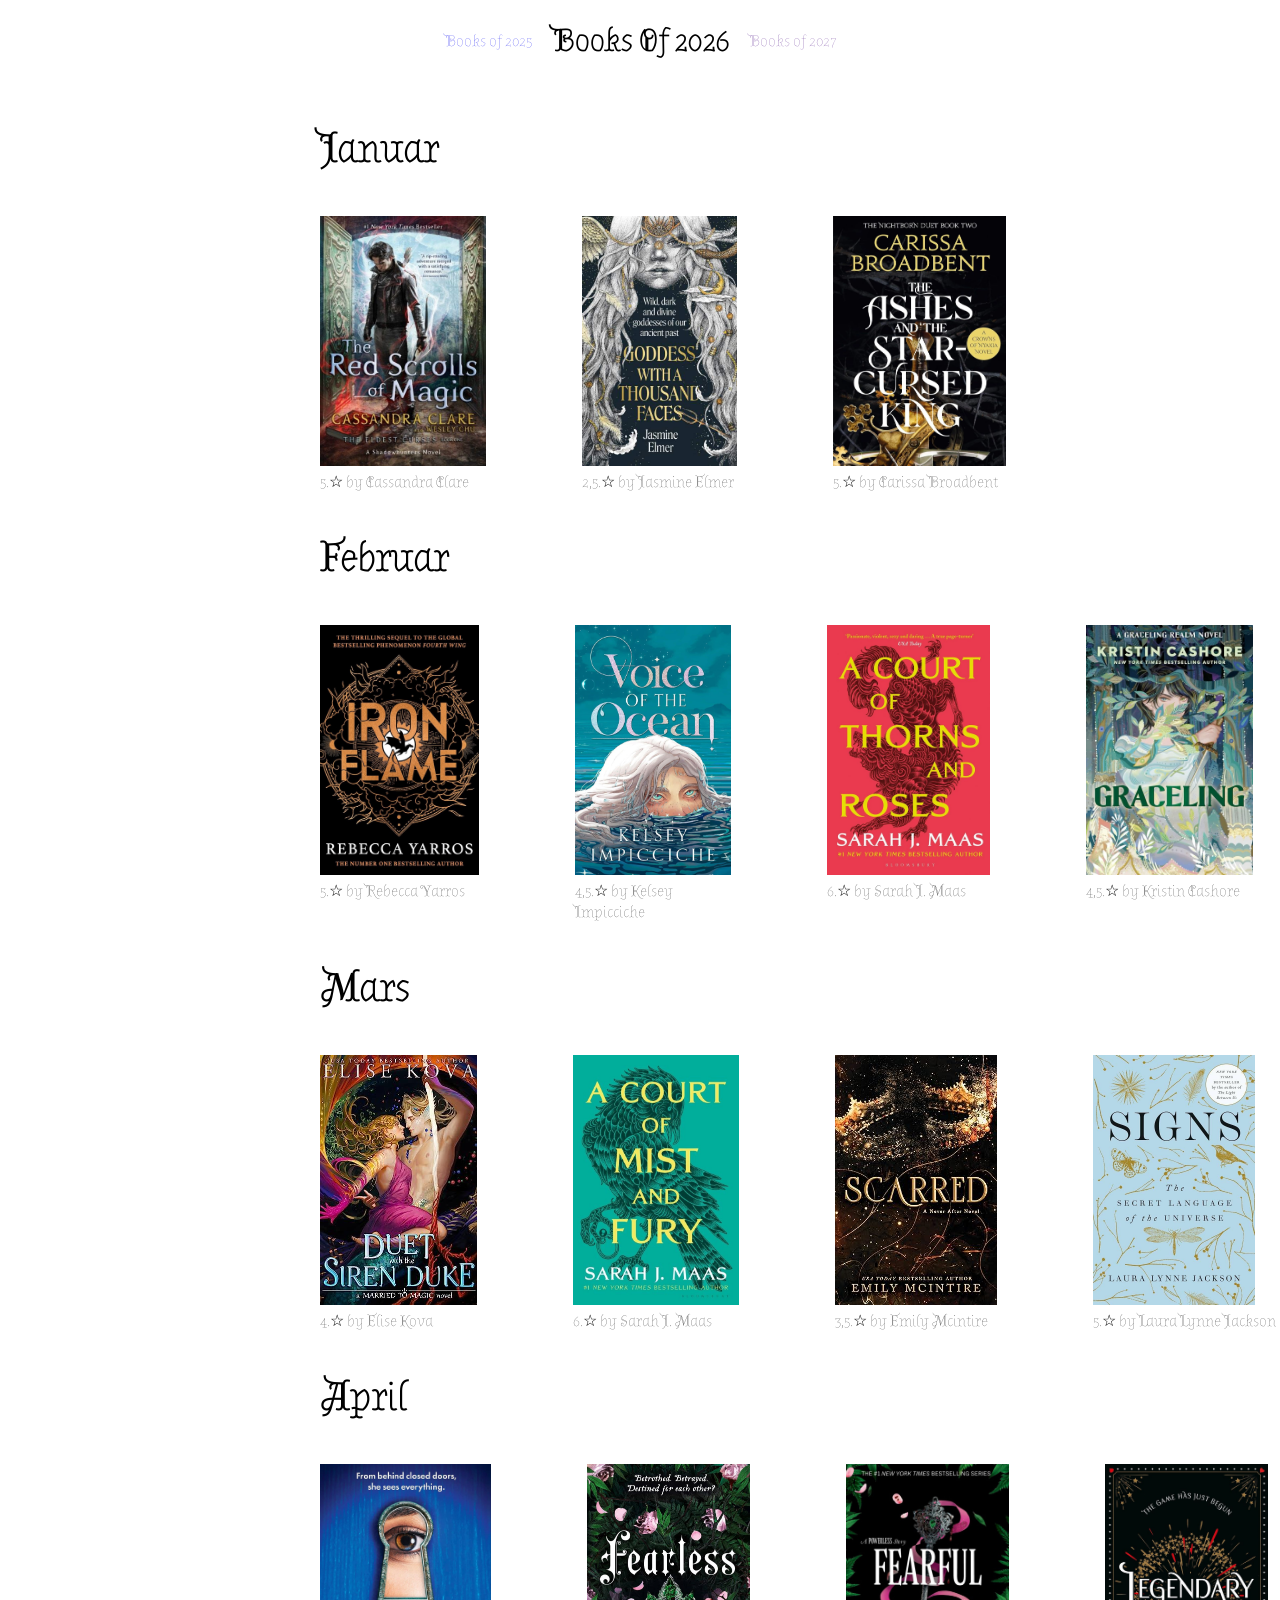
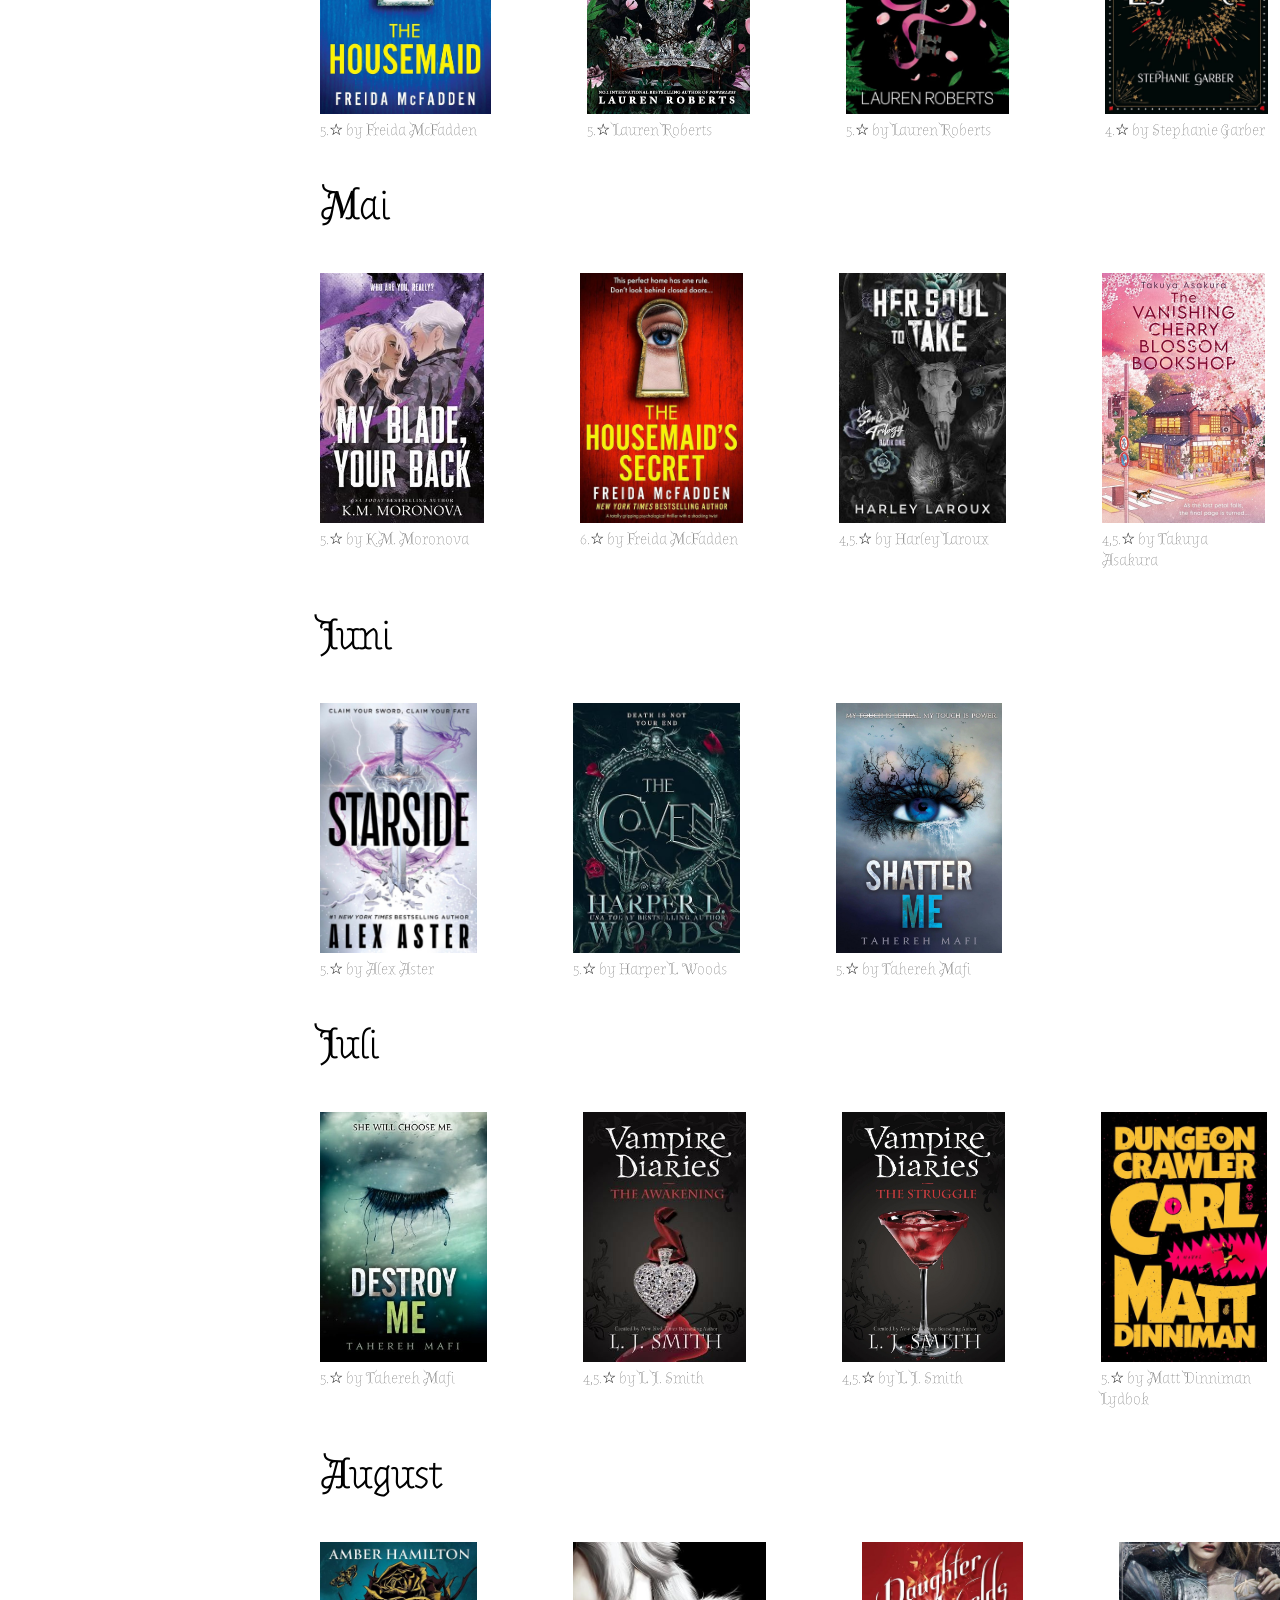
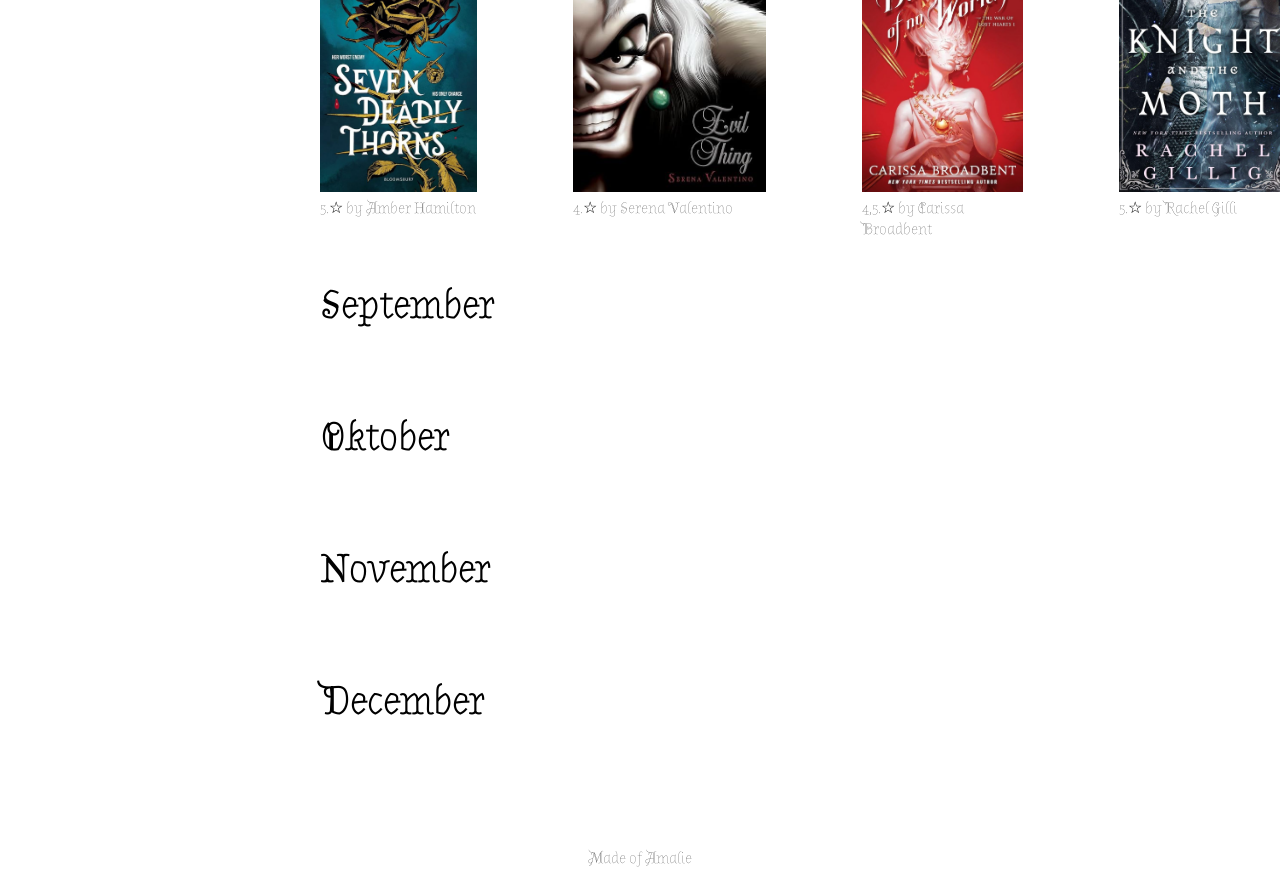
==== 2026/index2026.htm @ fc76f599 "test" ====
<!DOCTYPE html>
<html lang="en">
<head>
    <meta charset="UTF-8">
    <meta name="viewport" content="width=device-width, initial-scale=1.0">
    <title>Books of 2026</title>
    <link rel="stylesheet" href="/2026/style.css">
    <script src="/2026/script.js" defer></script>
    <link rel="preconnect" href="https://fonts.googleapis.com">
    <link rel="preconnect" href="https://fonts.gstatic.com" crossorigin>
    <link href="https://fonts.googleapis.com/css2?family=Almendra+Display&display=swap" rel="stylesheet">
</head>
<body>
    <header>
        <p><a href="/index.html">Books of 2025 </a></p>
        <h1>Books Of 2026</h1>
        <p><a href="">Books of 2027 </a></p>
    </header>
    <main>
        <div class="marginDiv">
        <h3 class="month">Januar</h3>
        <div class="divFlex">
            <div class="flexColumn">
                <img class="img imgHover1" src="/img/TheRedScrollsOfMagic.jpg" alt="">
                <p>5.☆ by Cassandra Clare</p>
            </div>
            <div class="flexColumn">
                <img class="img imgHover2" src="/img/GoddessWithAThousandFaces.jpg" alt="">
                <p>2,5.☆ by Jasmine Elmer</p>
            </div>     
            <div class="flexColumn">
                <img class="img imgHover3" src="/img/TheAshesAndTheStar-CursedKing.jpg" alt="">
                <p>5.☆ by Carissa Broadbent</p>
            </div>     
        </div>
        <h3 class="month">Februar</h3>
        <div class="divFlex">
            <div class="flexColumn">
                <img class="img imgHover4" src="/img/ironflame.jpg" alt="">
                <p>5.☆ by Rebecca Yarros</p>
            </div>
            <div class="flexColumn">
                <img class="img imgHover5" src="/img/voiceOfTheOchean.jpg" alt="">
                <p>4,5.☆ by Kelsey Impicciche</p>
            </div>
            <div class="flexColumn">
                <img class="img imgHover6" src="/img/aCourtOfThornsAndRoses.jpg" alt="">
                <p>6.☆ by Sarah J. Maas</p>
            </div>
            <div class="flexColumn">
                <img class="img imgHover7" src="/img/graceling.jpg" alt="">
                <p>4,5.☆ by Kristin Cashore</p>
            </div>
            <div class="flexColumn">
                <img class="img imgHover8" src="/img/yourKnifeMyHeart.jpg" alt="">
                <p>6.☆ by K.M. Moronova</p>
            </div>
        </div>
        <h3 class="month">Mars</h3>
        <div class="divFlex">
            <div class="flexColumn">
                <img class="img imgHover9" src="/img/aDuetwiththeSirenDuke.jpg" alt="">
                <p>4.☆ by Elise Kova</p>
            </div>
            <div class="flexColumn">
                <img class="img imgHover10" src="/img/acomaf.jpg" alt="">
                <p>6.☆ by Sarah J. Maas</p>
            </div>
            <div class="flexColumn">
                <img class="img imgHover11" src="/img/scarred.jpg" alt="">
                <p>3,5.☆ by Emily Mcintire</p>
            </div>   
            <div class="flexColumn">
                <img class="img imgHover12" src="/img/signs.jpg" alt="">
                <p>5.☆ by Laura Lynne Jackson</p>
            </div>   
        </div>
        <h3 class="month">April</h3>
        <div class="divFlex">
            <div class="flexColumn">
                <img class="img imgHover13" src="/img/theHousemaid.jpg" alt="">
                <p>5.☆ by Freida McFadden</p>
            </div> 
            <div class="flexColumn">
                <img class="img imgHover14" src="/img/fearless.jpg" alt="">
                <p>5.☆ Lauren Roberts</p>
            </div> 
            <div class="flexColumn">
                <img class="img imgHover15" src="/img/fearful.jpg" alt="">
                <p>5.☆ by Lauren Roberts</p>
            </div> 
            <div class="flexColumn">
                <img class="img imgHover16" src="/img/legendary.jpg" alt="">
                <p>4.☆ by Stephanie Garber</p>
            </div> 
        </div>
        <h3 class="month">Mai</h3>
        <div class="divFlex">
            <div class="flexColumn">
                <img class="img imgHover17" src="/img/myBladeYourBack.jpg" alt="">
                <p>5.☆ by K.M. Moronova</p>
            </div>
            <div class="flexColumn">
                <img class="img imgHover18" src="/img/theHousemaid'sSecrete.jpg" alt="">
                <p>6.☆ by Freida McFadden</p>
            </div>
            <div class="flexColumn">
                <img class="img imgHover19" src="/img/herSoulToTake.jpg" alt="">
                <p>4,5.☆ by Harley Laroux</p>
            </div> 
            <div class="flexColumn">
                <img class="img imgHover20" src="/img/theVanishingCherryBlossomBookshop.jpg" alt="">
                <p>4,5.☆ by Takuya Asakura</p>
            </div> 
            <div class="flexColumn">
                <img class="img imgHover21" src="/img/assistantToTheVillain.jpg" alt="">
                <p>5.☆ by Hannah Nicole Maehrer</p>
            </div> 
        </div>
        <h3 class="month">Juni</h3>
        <div class="divFlex">
            <div class="flexColumn">
                <img class="img imgHover22" src="/img/starside.jpg" alt="">
                <p>5.☆ by Alex Aster</p>
            </div> 
            <div class="flexColumn">
                <img class="img imgHover23" src="/img/theCoven.jpg" alt="">
                <p>5.☆ by Harper L. Woods</p>
            </div> 
            <div class="flexColumn">
                <img class="img imgHover24" src="/img/shatterMe.jpg" alt="">
                <p>5.☆ by Tahereh Mafi</p>
            </div> 
        </div>
        
        <h3 class="month">Juli</h3>
        <div class="divFlex">
            <div class="flexColumn">
                <img class="img imgHover25" src="/img/destroyMe.jpg" alt="">
                <p>5.☆ by Tahereh Mafi</p>
            </div>
            <div class="flexColumn">
                <img class="img imgHover26" src="/img/theAwakening.jpg" alt="">
                <p>4,5.☆ by L. J. Smith</p>
            </div>   
            <div class="flexColumn">
                <img class="img imgHover27" src="/img/theStruggle.jpg" alt="">
                <p>4,5.☆ by L. J. Smith</p>
            </div>   
            <div class="flexColumn">
                <img class="img imgHover28" src="/img/dungeonCrawlerCarl.jpg" alt="">
                <p>5.☆ by Matt Dinniman Lydbok</p>
            </div>   
        </div>
        <h3 class="month">August</h3>
        <div class="divFlex">
            <div class="flexColumn">
                <img class="img imgHover29" src="/img/sevenDeadlyThorns.jpg" alt="">
                <p>5.☆ by Amber Hamilton</p>
            </div>
            <div class="flexColumn">
                <img class="img imgHover30" src="/img/evilThing.jpg" alt="">
                <p>4.☆ by Serena Valentino</p>
            </div>
            <div class="flexColumn">
                <img class="img imgHover31" src="/img/daughterOfNoWorlds.jpg" alt="">
                <p>4,5.☆ by Carissa Broadbent</p>
            </div>
            <div class="flexColumn">
                <img class="img imgHover32" src="/img/knightAndOfMoth.jpg" alt="">
                <p>5.☆ by Rachel Gilli</p>
            </div>
        </div>
        <h3 class="month">September</h3>
        <div class="divFlex">
            <div class="flexColumn">
                
            </div>
            <div class="flexColumn">
                
            </div>         
        </div>
        <h3 class="month">Oktober</h3>
        <div class="divFlex">
            <div class="flexColumn">
                
            </div>
            <div class="flexColumn">
               
            </div>
        </div>
        <h3 class="month">November</h3>
        <div class="divFlex">
            <div class="flexColumn">
               
            </div>
            <div class="flexColumn">
               
            </div>
            <div class="flexColumn">
               
            </div>
            <div class="flexColumn">
               
            </div>
        </div>
        <h3 class="month">December</h3>
        <div class="divFlex">
            <div class="flexColumn">
               
            </div>
            <div class="flexColumn">
               
            </div>
            <div class="flexColumn">
            
            </div>
        </div>
    </div>
    </main>
    <footer style="margin-top: 5rem;">
        <p>Made of Amalie</p>
    </footer>
</body>
</html>
---- 2026/style.css ----
body {
    margin: 0;
    font-family: "Almendra Display", serif;
    font-weight: 500;
    font-style: normal
}

/* Heder */

h1 {
    text-align: center;
}

header {
    display: flex;
    flex-direction: row;
    align-items: center;
    justify-content: center;
    gap: 20px;
}

header p > a {
    text-decoration: none;
}

header p > a:hover {
    text-decoration: underline;
    font-weight: bold;
    color: #012235;
}

/* Main */

.month {
    font-size: 40px;
}

.marginDiv {
    margin-left: 20rem;
}

.divFlex {
    display: flex;
    flex-direction: row;
    justify-content: left;
    gap: 6rem;
}

.divGrid {
    display: grid;
    grid-template-columns: auto auto auto auto auto;
}

.divStar {
    display: flex;
    flex-direction: row;
    justify-content: left;
    gap: 6rem;
}

.img {
    height: 250px;
    cursor: pointer;
}

p {
    margin: 0;
}

.hoverActive
{
    background-image: linear-gradient(#7a3d34, #333833, #20272c, #807a76, #2f251e);
    color: white;
}
.hoverActive1
{
    background-image: linear-gradient(#cac6b0, #a2905f, #989892, #323a3e, #253036);
    color: white;
}
.hoverActive2
{
    background-image: linear-gradient(#06070c, #dad9d7, #937846, #7b5420, #232224);
    color: white;
}
.hoverActive3
{
    background-image: linear-gradient(#72553f, #554234, #b09178, #926645, #010207);
    color: white;
}
.hoverActive4
{
    background-image: linear-gradient(#9fa2a6, #11506b, #037c8d, #e0cec5, #063049);
    color: white;
}
.hoverActive5
{
    background-image: linear-gradient(#cb3a39, #5a1913, #8f2b2c, #e33c4e, #881b22);
    color: white;
}
.hoverActive6
{
    background-image: linear-gradient(#d4d6b2, #38696f, #4e594d, #576c72, #9cbbba);
    color: white;
}
.hoverActive7
{
    background-image: linear-gradient(#4e6f8d, #090808, #c1a7a8, #90716b, #333032);
    color: white;
}
.hoverActive8
{
    background-image: linear-gradient(#543d23, #e7d9ce, #4e1509, #19322d, #121210);
    color: white;
}
.hoverActive9
{
    background-image: linear-gradient(#439467, #0e796c, #064e45, #0d7060, #dcf1c6);
    color: white;
}
.hoverActive10
{
    background-image: linear-gradient(#86776a, #795539, #b6753e, #100903, #422e1f);
    color: white;
}
.hoverActive11
{
    background-image: linear-gradient(#3e4e58, #8da5ae, #bdcdc3, #b0d8ea, #1e2c35);
    color: white;
}
.hoverActive12
{
    background-image: linear-gradient(#213882, #194499, #085ead, #a1b0b5, #e9e8e9);
    color: white;
}
.hoverActive13
{
    background-image: linear-gradient(#07120f, #37413e, #251213, #0d0e0c, #25492b);
    color: white;
}
.hoverActive14
{
    background-image: linear-gradient(#010000, #c65586, #dab4bd, #2f2f2e, #278140);
    color: white;
}
.hoverActive15
{
    background-image: linear-gradient(#1f150b, #01090a, #78170f, #5b4f3d, #040a09);
    color: white;
}
.hoverActive16
{
    background-image: linear-gradient(#e3c9ca, #655368, #504061, #826f89, #e6dbe8);
    color: white;
}
.hoverActive17
{
    background-image: linear-gradient(#593627, #4b0704, #9d1406, #e42006, #660b04);
    color: white;
}
.hoverActive18
{
    background-image: linear-gradient(#76a7a3, #27233e, #586866, #17161b, #363636);
    color: white;
}
.hoverActive19
{
    background-image: linear-gradient(#fbedee, #906679, #d18d9d, #d8a992, #f9ced6);
    color: white;
}
.hoverActive20
{
    background-image: linear-gradient(#615a6d, #8e7d7e, #6f6b89, #7d5b6e, #27232f);
    color: white;
}
.hoverActive21
{
    background-image: linear-gradient(#000000, #16151a, #c9bcd3, #949dad, #997da7);
    color: white;
}
.hoverActive22
{
    background-image: linear-gradient(#20222a, #041721, #5e102e, #3c5254, #4c6a69);
    color: white;
}
.hoverActive23
{
    background-image: linear-gradient(#869eae, #0f111d, #393d4b, #284f65, #aac0cd);
    color: white;
}
.hoverActive24
{
    background-image: linear-gradient(#01232c, #accbb9, #0a1d1a, #040707, #3d5956);
    color: white;
}
.hoverActive25
{
    background-image: linear-gradient(#3e1321, #21211f, #a9a0a2, #681d23, #2e2c2a);
    color: white;
}
.hoverActive26
{
    background-image: linear-gradient(#cea6a6, #131111, #2b2927, #ac3c3e, #23201e);
    color: white;
}
.hoverActive27
{
    background-image: linear-gradient(#c30a4a, #451318, #020107, #f6be37, #000000);
    color: white;
}
.hoverActive28
{
    background-image: linear-gradient(#798681, #0c313b, #151311, #827040, #dfe8e6);
    color: white;
}
.hoverActive29
{
    background-image: linear-gradient(#645047, #939088, #302b28, #5c4e47, #c4bbb4);
    color: white;
}
.hoverActive30
{
    background-image: linear-gradient(#972422, #be5140, #802a28, #e2b6ab, #9a1b20);
    color: white;
}
.hoverActive31
{
    background-image: linear-gradient(#222f3b, #5b5555, #25242a, #171e25, #10141d);
    color: white;
}

/* Footer */

footer {
    text-align: center;
}

/* 📱 Phone */

@media (max-width: 600px) {

    h1 {
        font-size: 28px;
    }

    header {
        flex-direction: column;
        gap: 10px;
        padding: 15px;
    }

    .month {
        font-size: 30px;
    }

    .marginDiv {
        margin-left: 0;
        margin-right: 0;
        padding: 0 15px;
    }

    .divFlex,
    .divStar {
        flex-direction: column;
        gap: 25px;
        align-items: center;
    }

    .img {
        width: 100%;
        max-width: 300px;
        height: auto;
    }
}
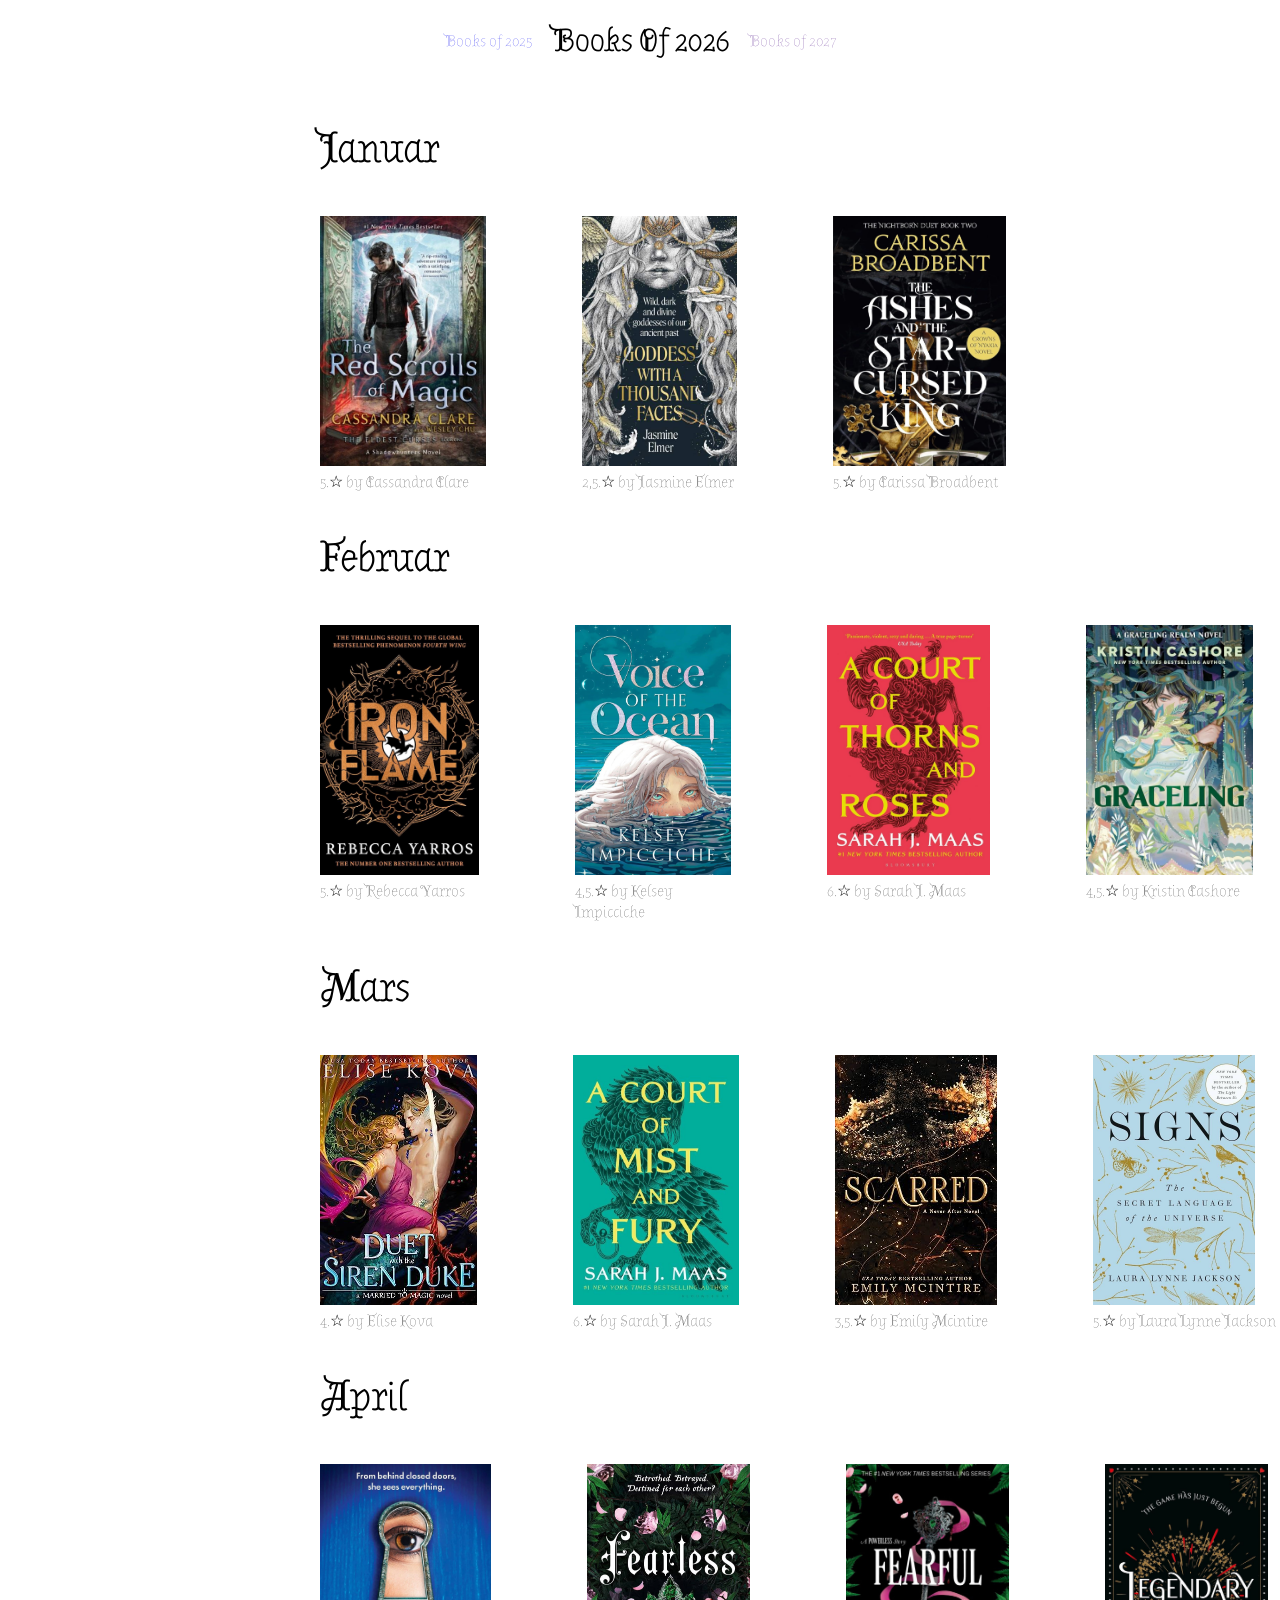
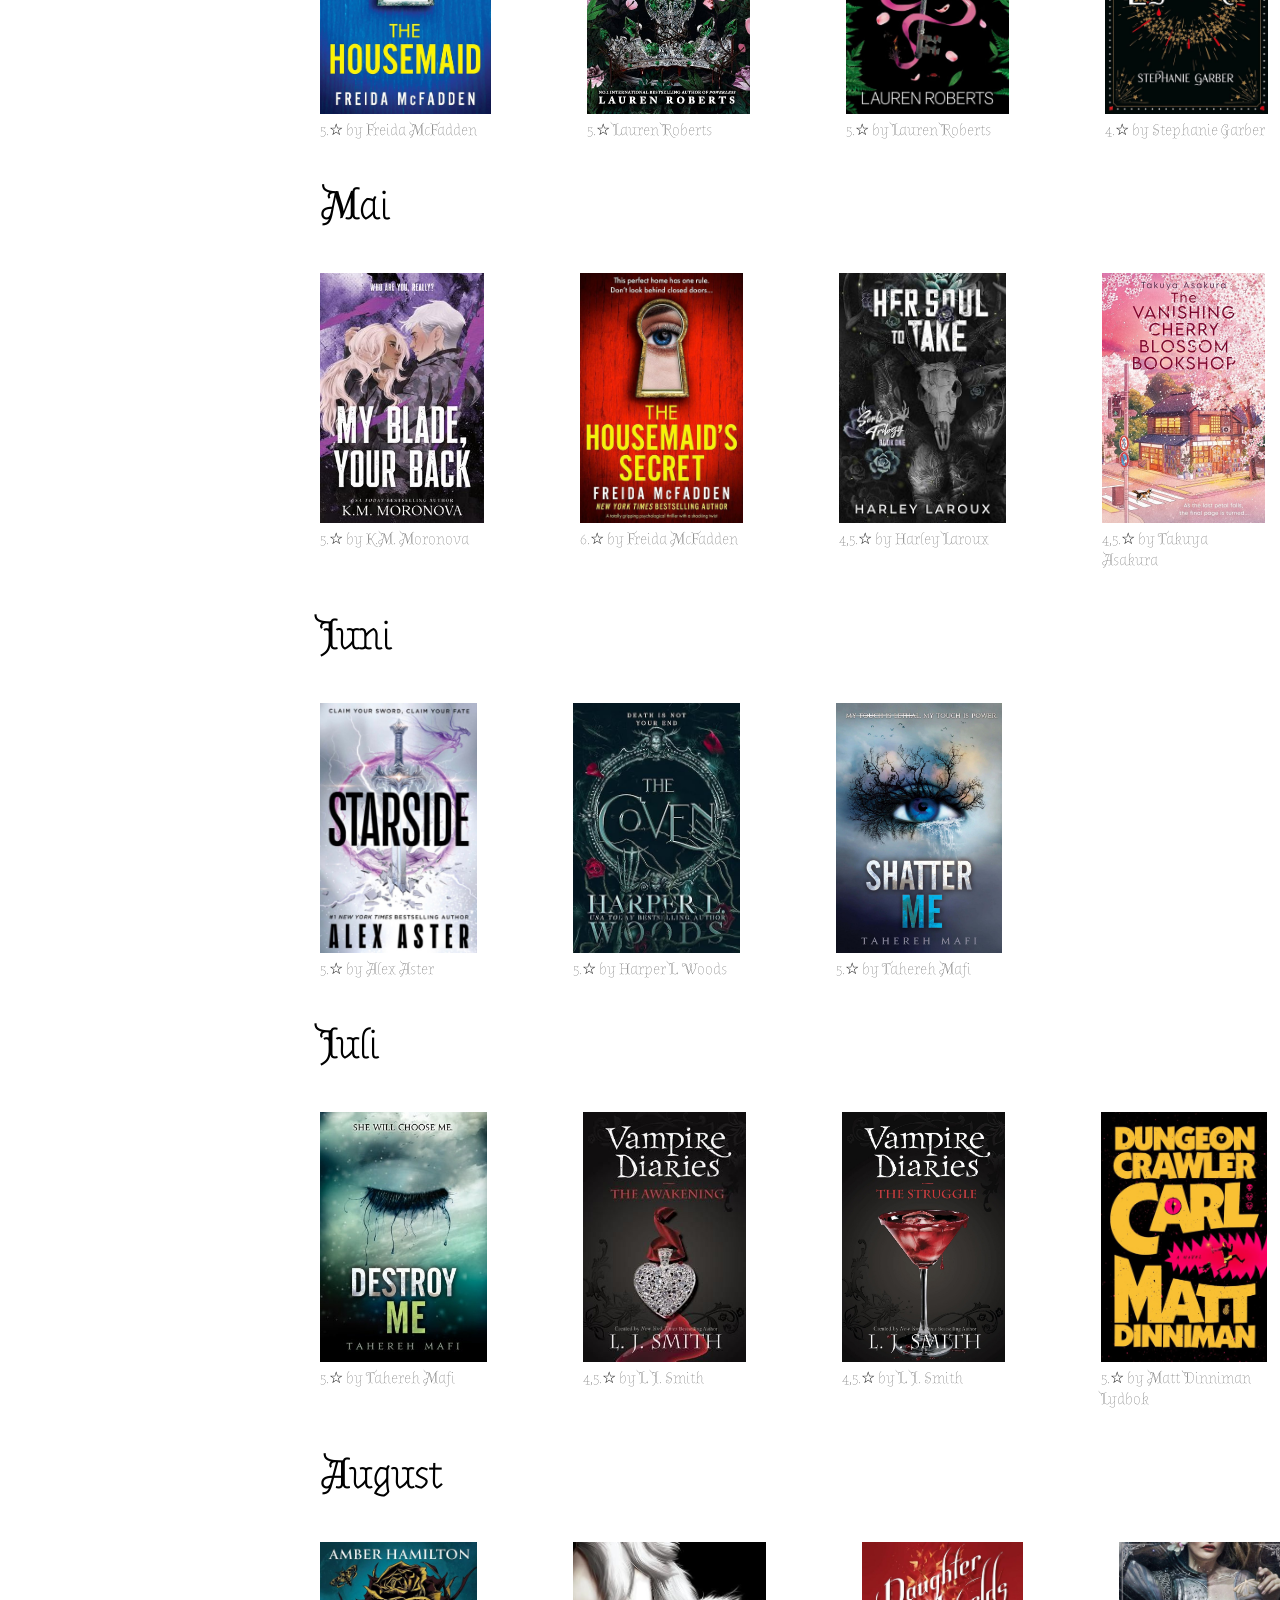
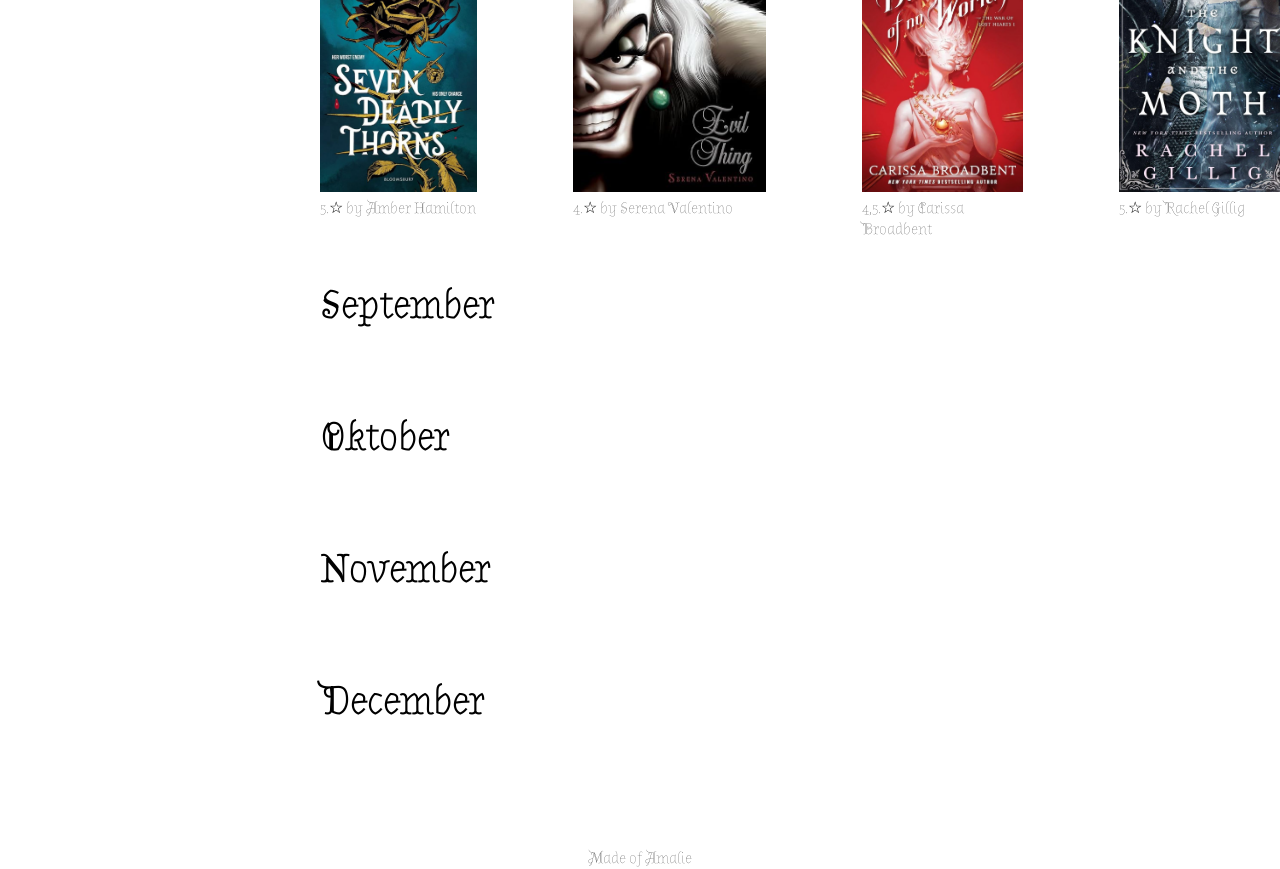
==== commit c2cdd8d6: "test" ====
--- a/2026/index2026.htm
+++ b/2026/index2026.htm
@@ -168,7 +168,7 @@
             </div>
             <div class="flexColumn">
                 <img class="img imgHover32" src="/img/knightAndOfMoth.jpg" alt="">
-                <p>5.☆ by Rachel Gilli</p>
+                <p>5.☆ by Rachel Gillig</p>
             </div>
         </div>
         <h3 class="month">September</h3>
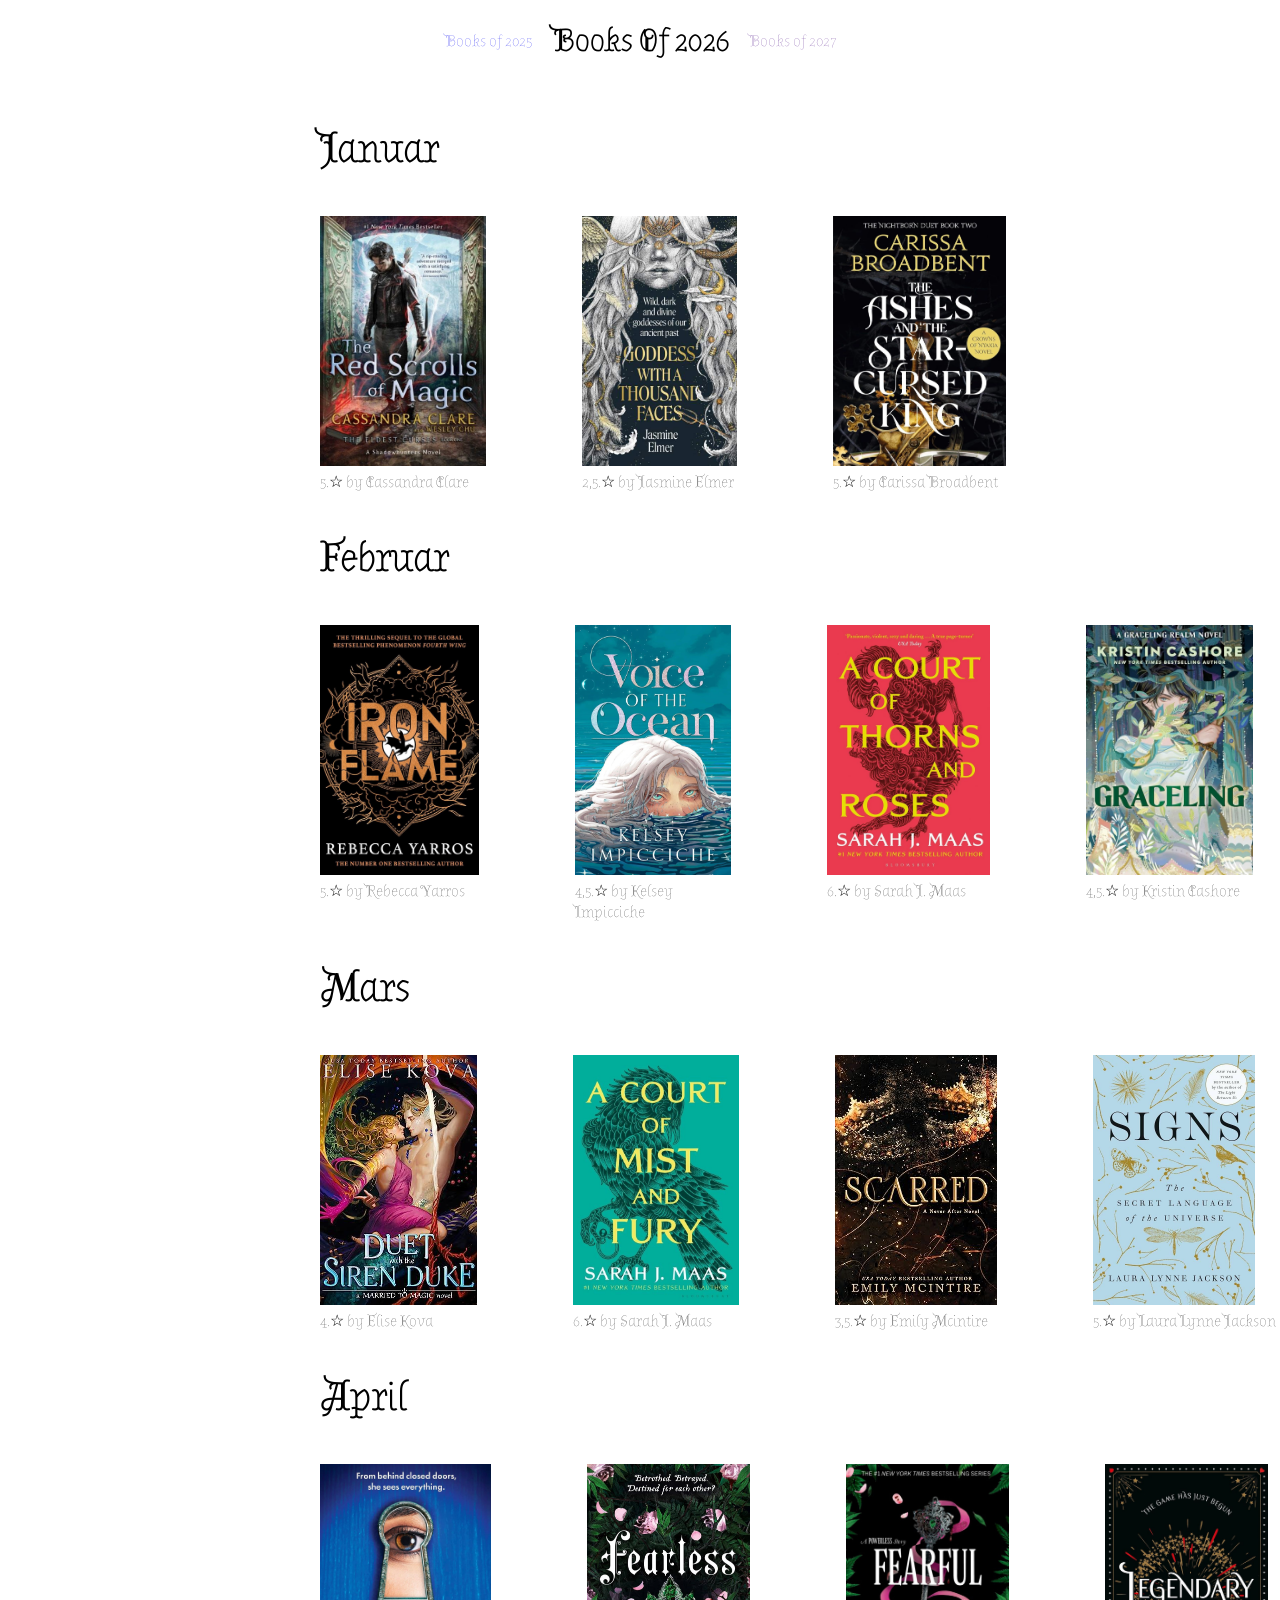
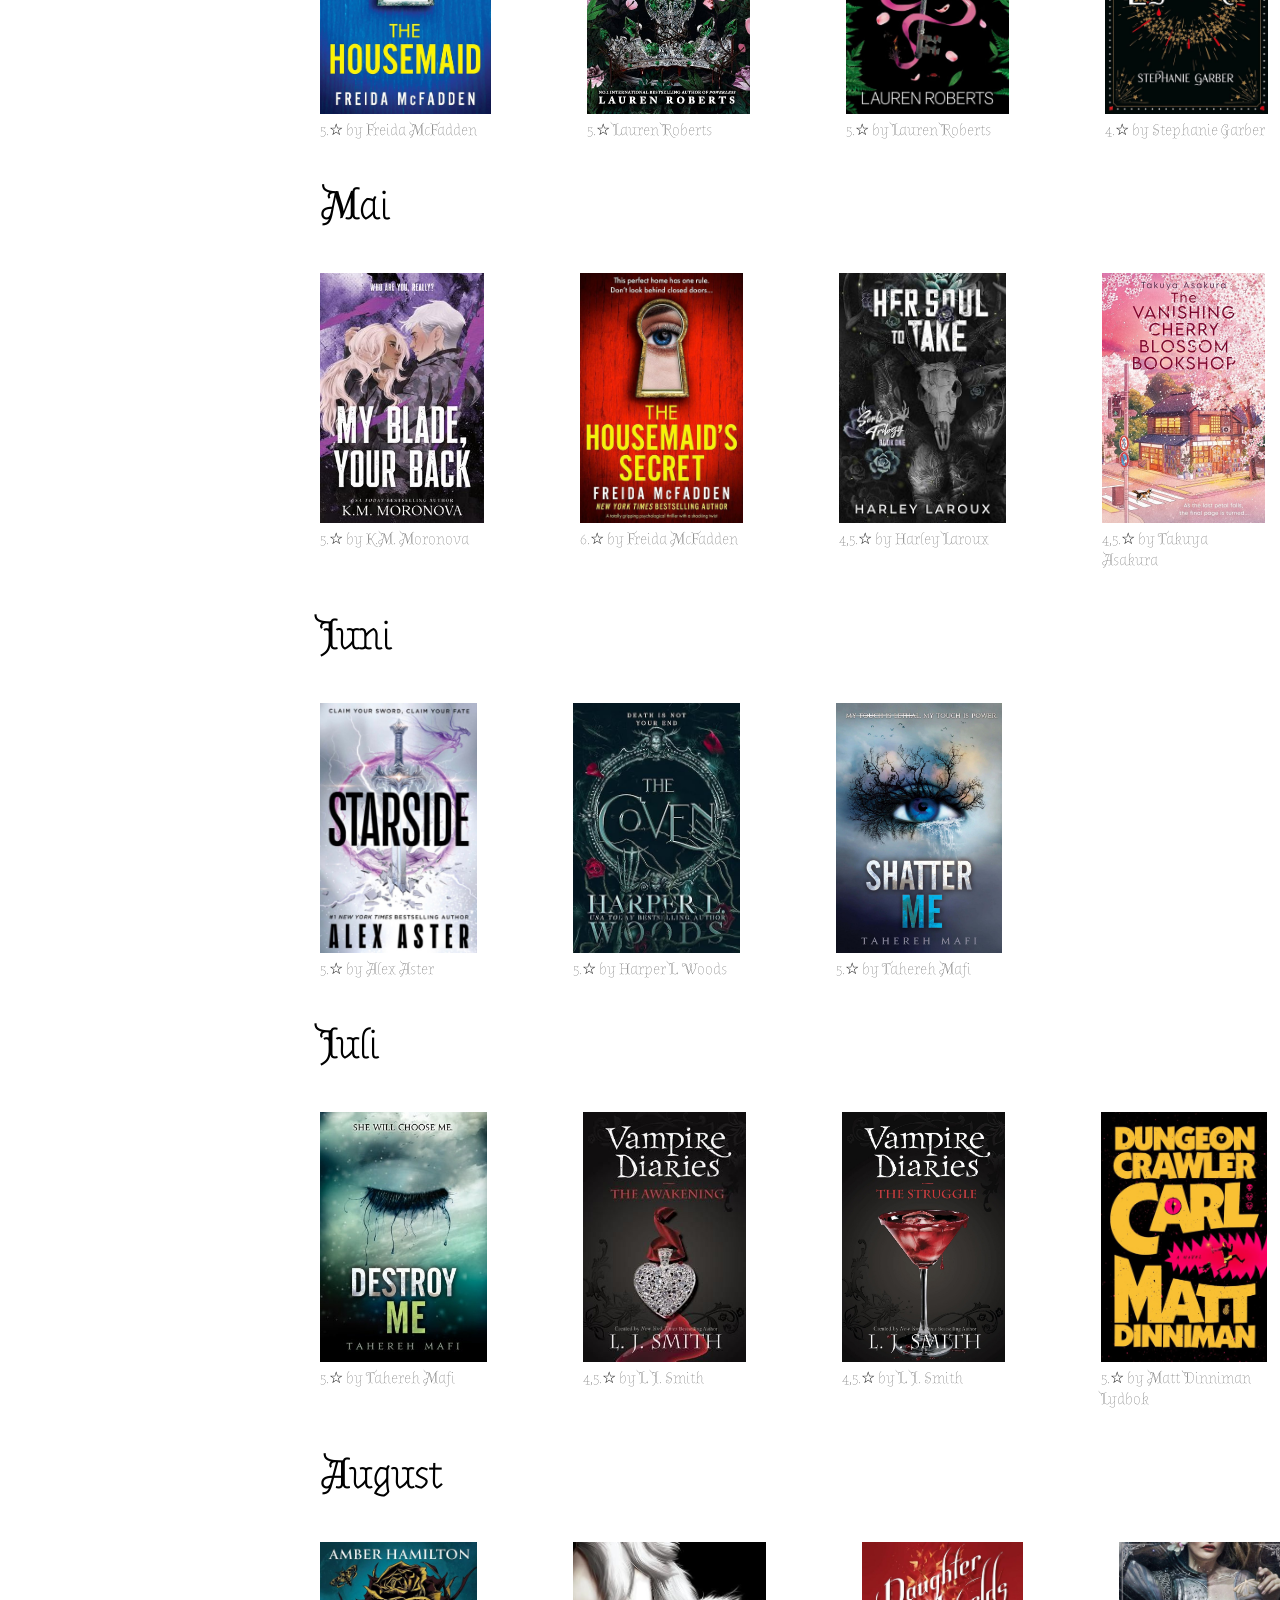
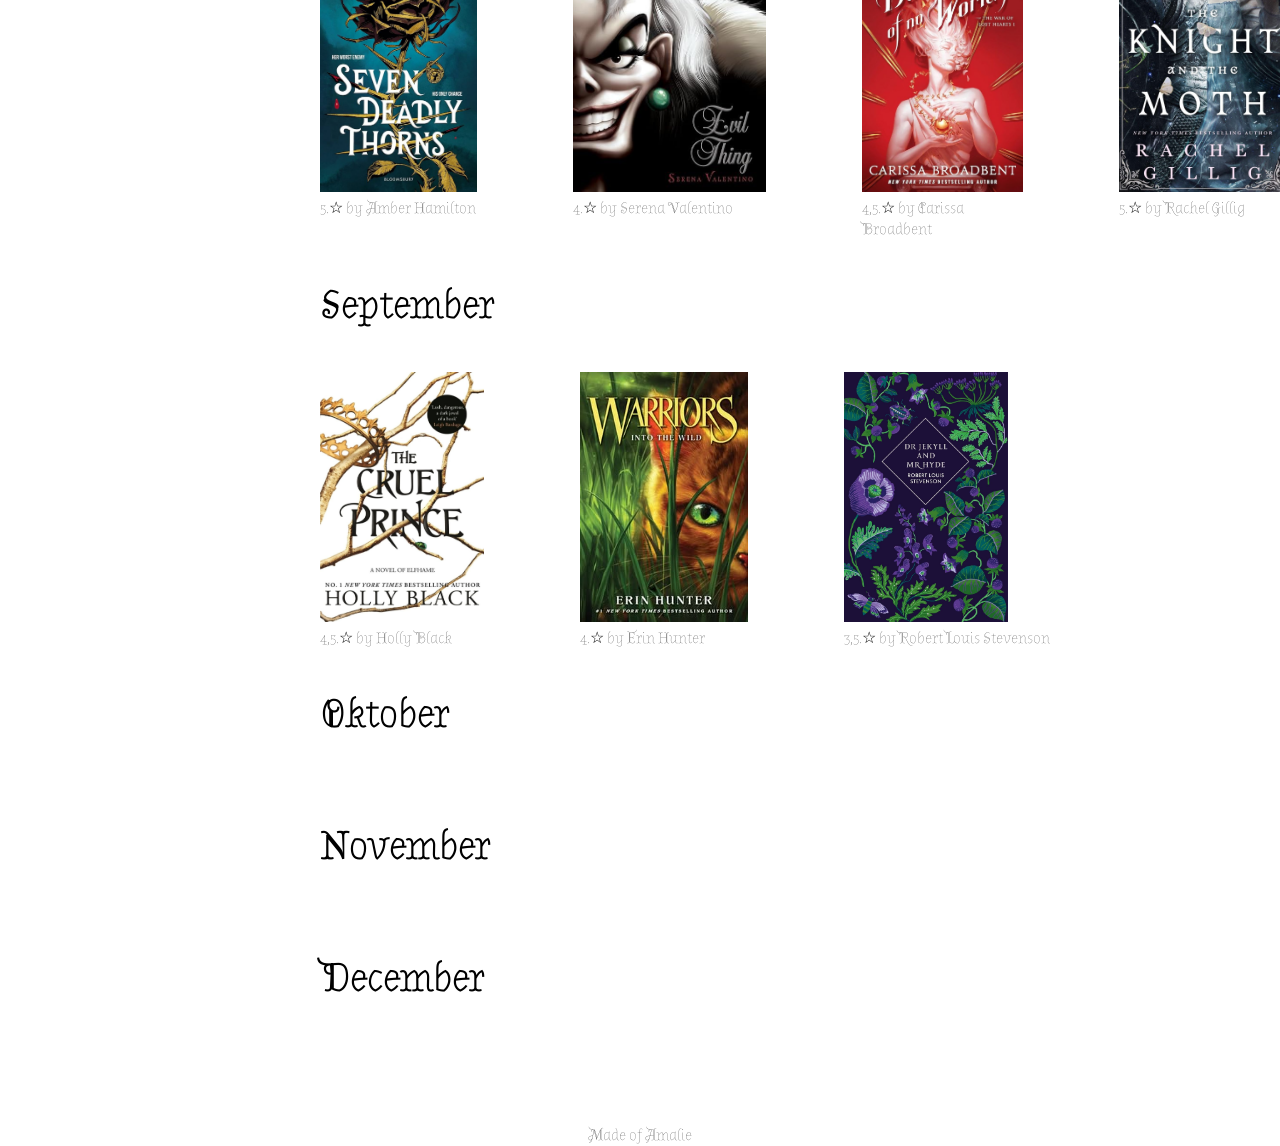
==== commit 9873817a: "newBooks" ====
--- a/2026/index2026.htm
+++ b/2026/index2026.htm
@@ -174,10 +174,16 @@
         <h3 class="month">September</h3>
         <div class="divFlex">
             <div class="flexColumn">
-                
-            </div>
-            <div class="flexColumn">
-                
+                <img class="img imgHover33" src="/img/cruelPrince.jpg" alt="">
+                <p>4,5.☆ by Holly Black</p>
+            </div>
+            <div class="flexColumn">
+                <img class="img imgHover34" src="/img/warriors.jpg" alt="">
+                <p>4.☆ by Erin Hunter</p>
+            </div>         
+            <div class="flexColumn">
+                <img class="img imgHover35" src="/img/drJekyllAndMrHyde.jpg" alt="">
+                <p>3,5.☆ by Robert Louis Stevenson</p>
             </div>         
         </div>
         <h3 class="month">Oktober</h3>
--- a/2026/style.css
+++ b/2026/style.css
@@ -227,6 +227,21 @@
     background-image: linear-gradient(#222f3b, #5b5555, #25242a, #171e25, #10141d);
     color: white;
 }
+.hoverActive32
+{
+    background-image: linear-gradient(#422a19, #dfdedb, #9d703b, #fefefe, #d5ab69);
+    color: white;
+}
+.hoverActive33
+{
+    background-image: linear-gradient(#af6828, #503e1e, #6e8452, #2a2913, #2c4320);
+    color: white;
+}
+.hoverActive34
+{
+    background-image: linear-gradient(#191133, #0f5e55, #377738, #1e1435, #39563c);
+    color: white;
+}
 
 /* Footer */
 
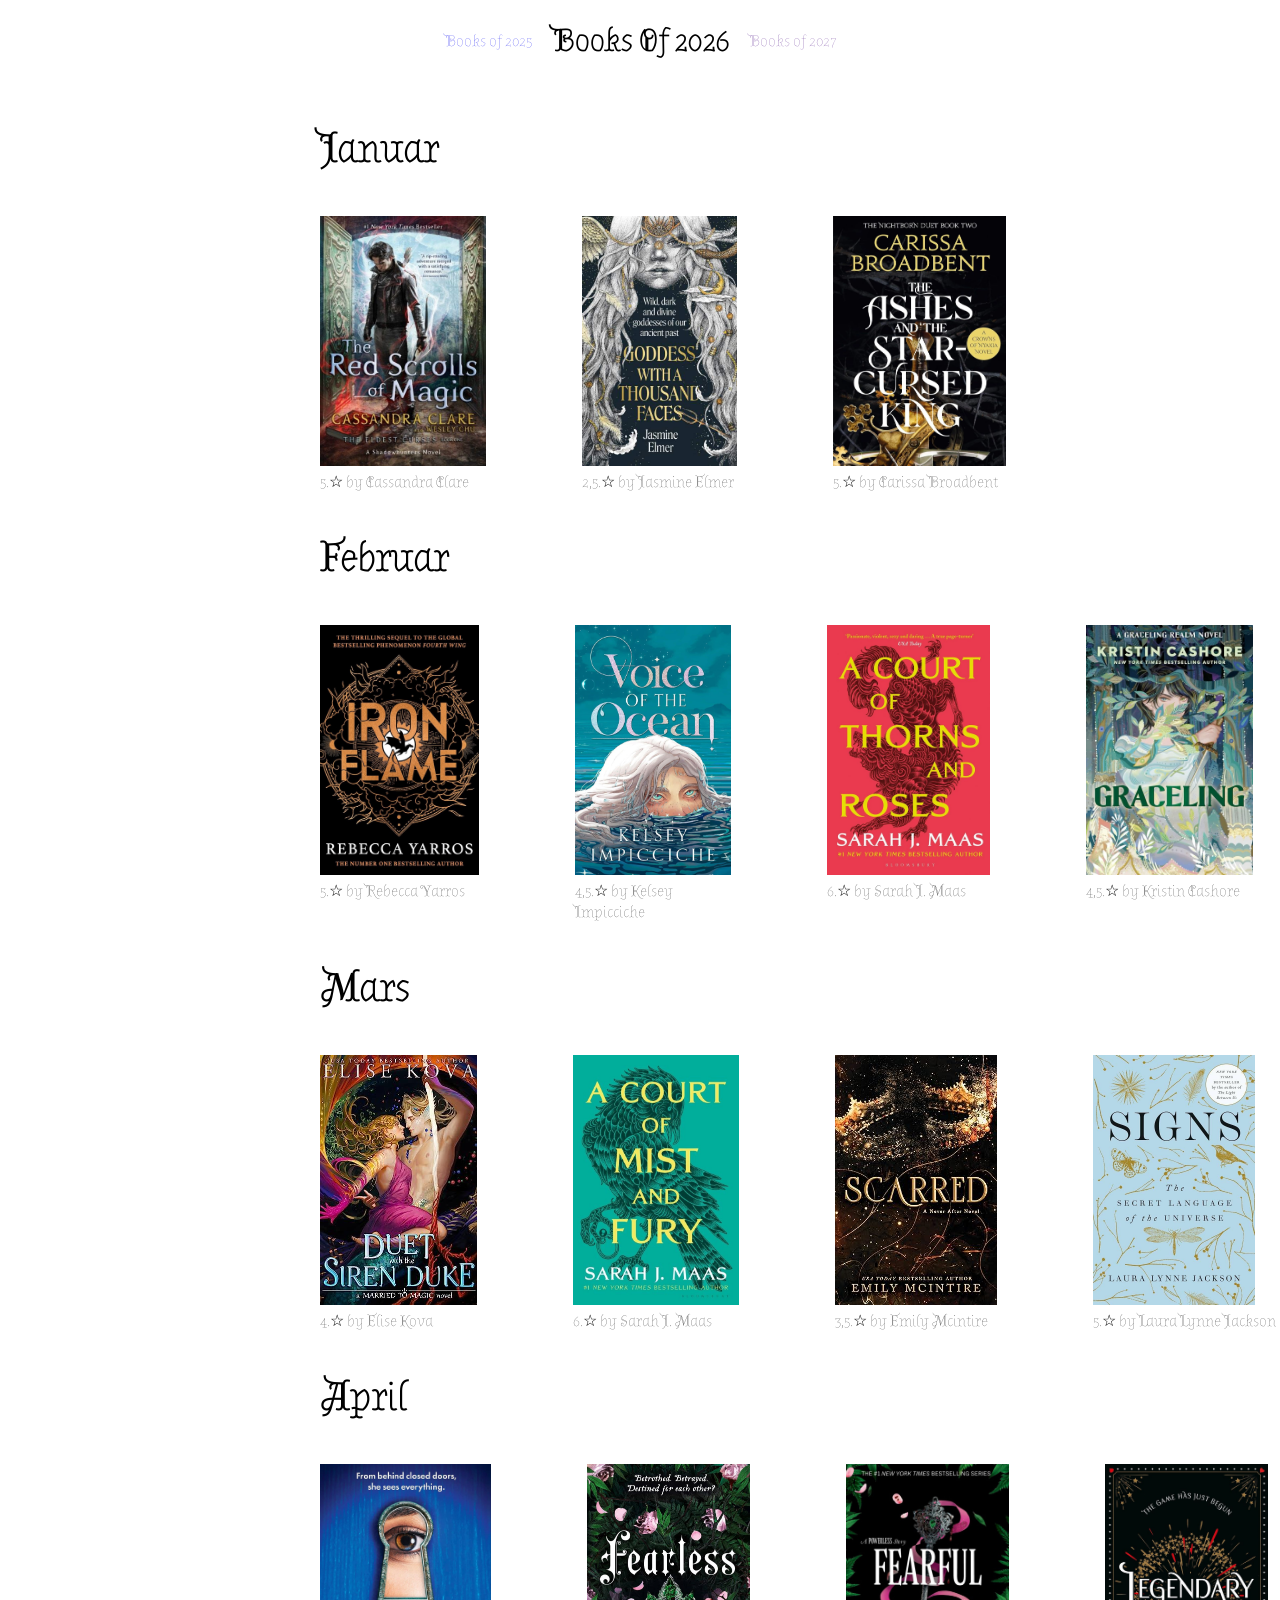
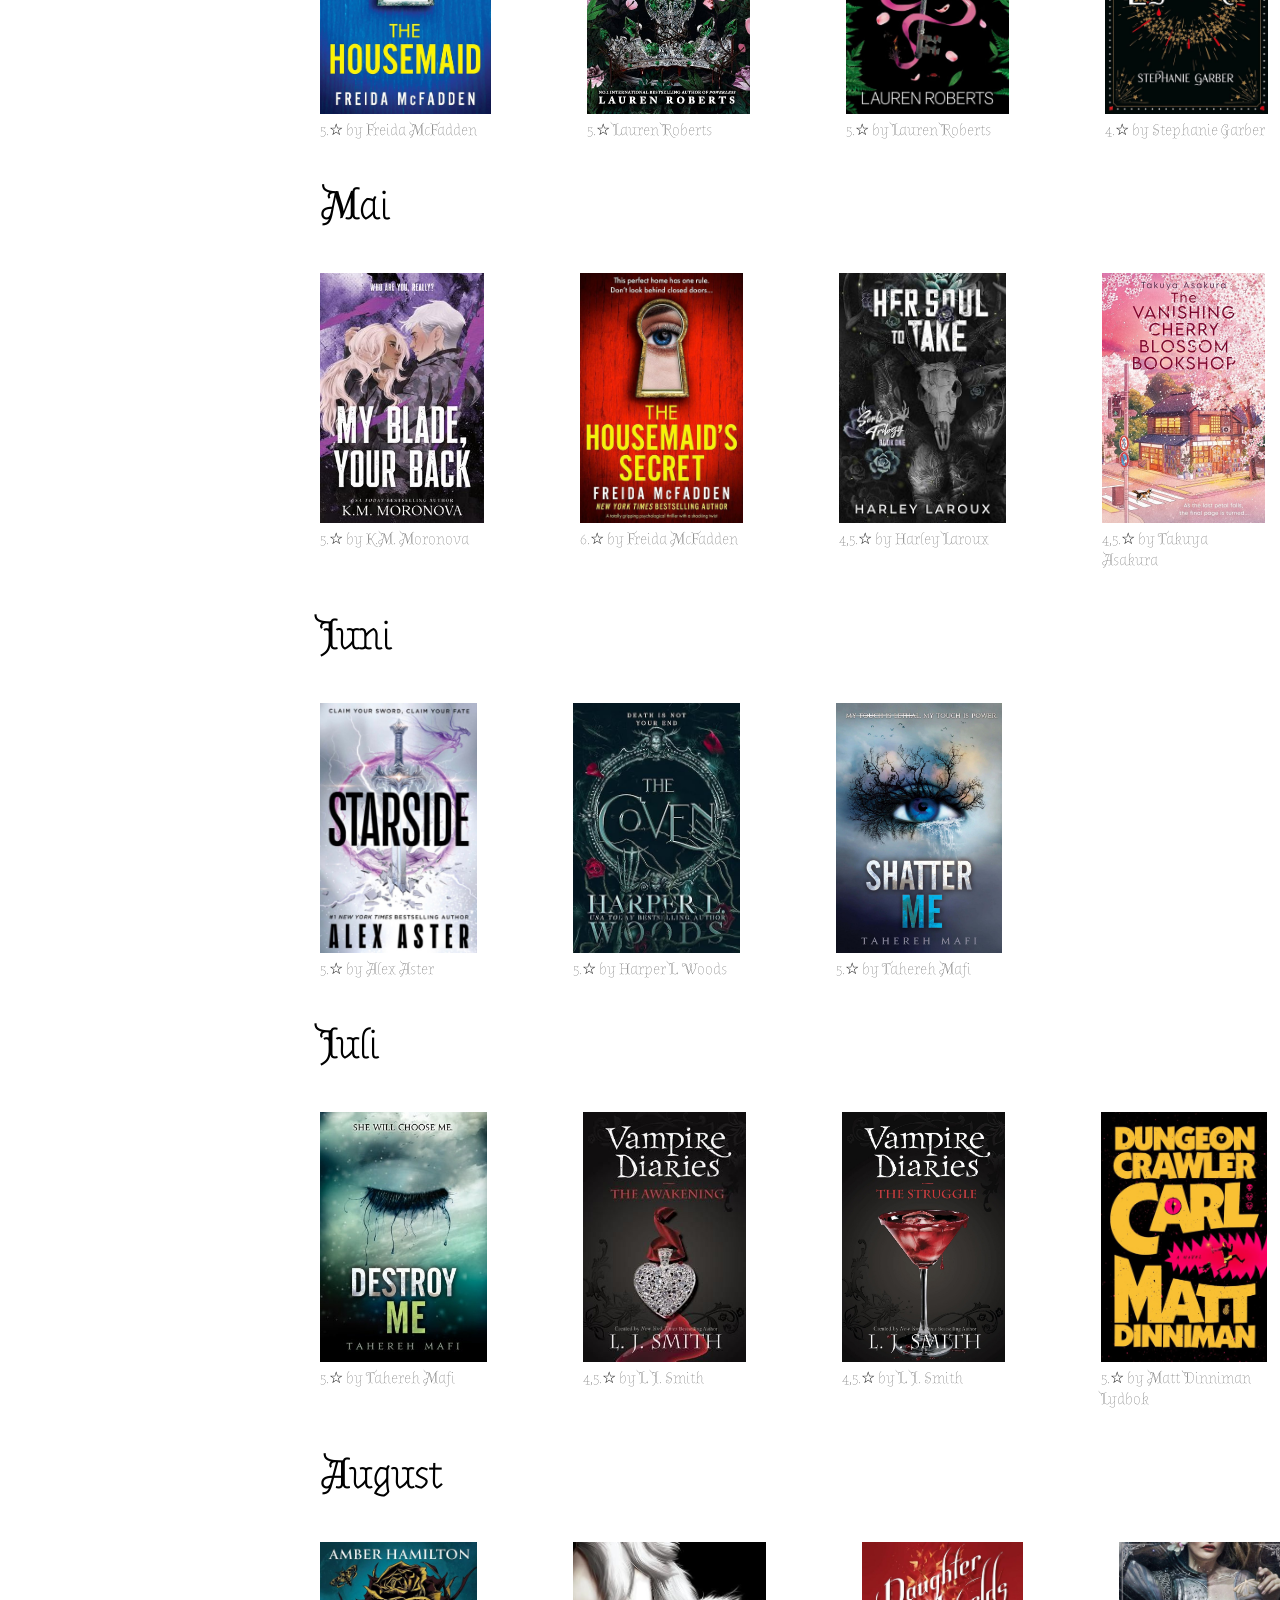
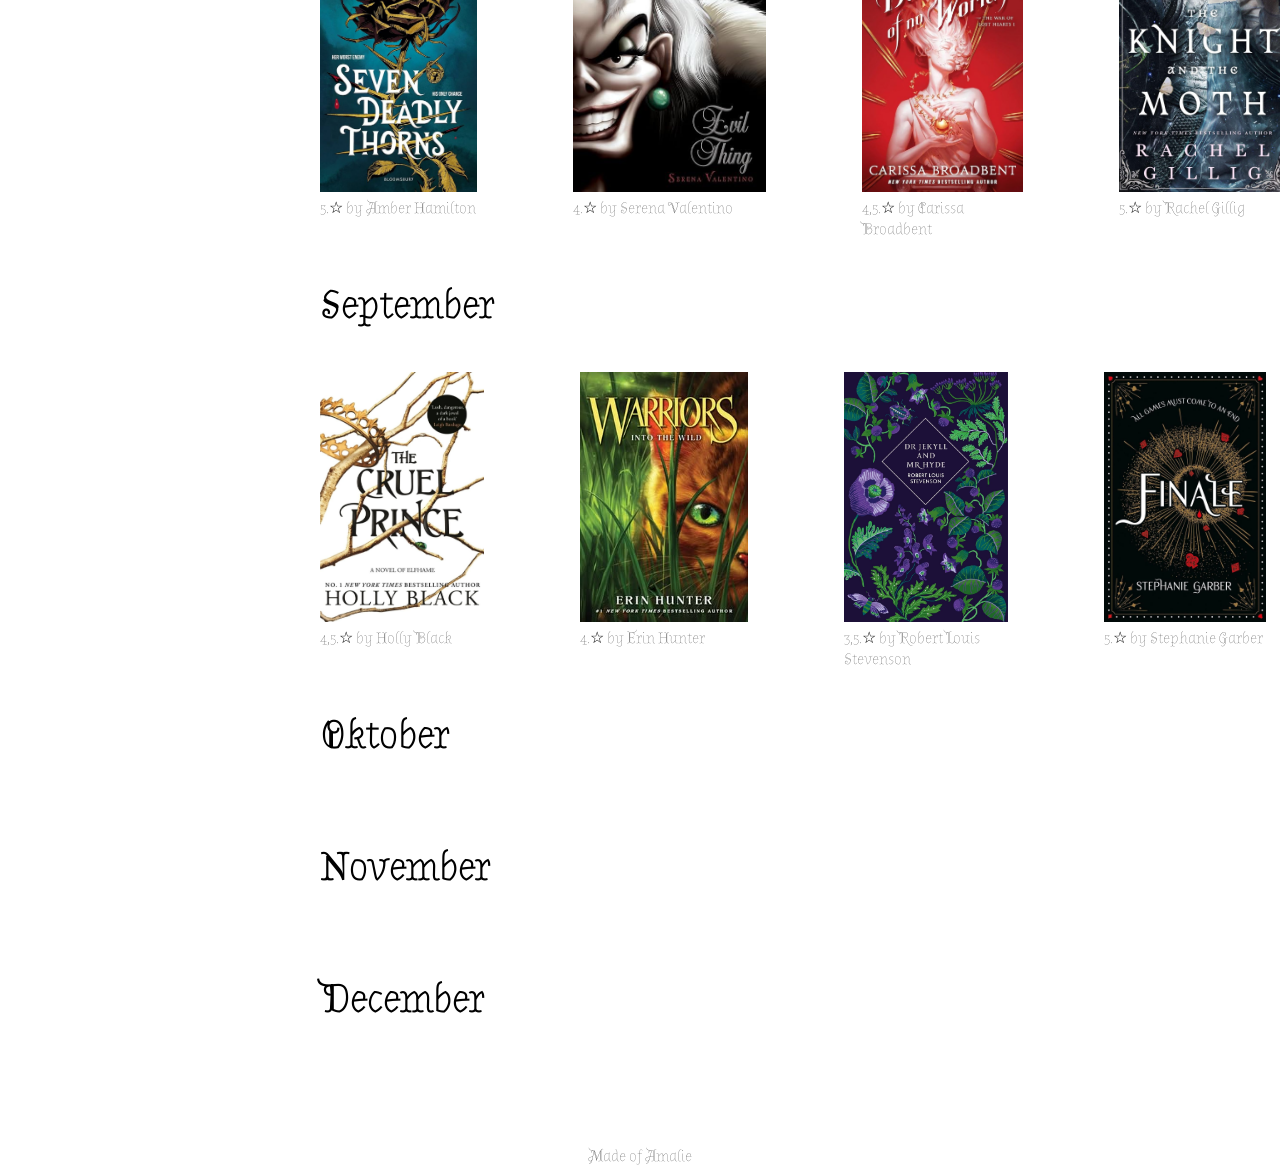
==== commit 046b053c: "newBooks" ====
--- a/2026/index2026.htm
+++ b/2026/index2026.htm
@@ -185,6 +185,14 @@
                 <img class="img imgHover35" src="/img/drJekyllAndMrHyde.jpg" alt="">
                 <p>3,5.☆ by Robert Louis Stevenson</p>
             </div>         
+            <div class="flexColumn">
+                <img class="img imgHover36" src="/img/final.jpg" alt="">
+                <p>5.☆ by Stephanie Garber</p>
+            </div>         
+            <div class="flexColumn">
+                <img class="img imgHover37" src="/img/lightlark.jpg" alt="">
+                <p>4,5.☆ by Alex Aster</p>
+            </div>         
         </div>
         <h3 class="month">Oktober</h3>
         <div class="divFlex">
--- a/2026/style.css
+++ b/2026/style.css
@@ -242,6 +242,16 @@
     background-image: linear-gradient(#191133, #0f5e55, #377738, #1e1435, #39563c);
     color: white;
 }
+.hoverActive35
+{
+    background-image: linear-gradient(#292621, #823e31, #625949, #897555, #0f100c);
+    color: white;
+}
+.hoverActive36
+{
+    background-image: linear-gradient(#a43028, #040602, #f3e1ca, #3a100b, #0f0102);
+    color: white;
+}
 
 /* Footer */
 
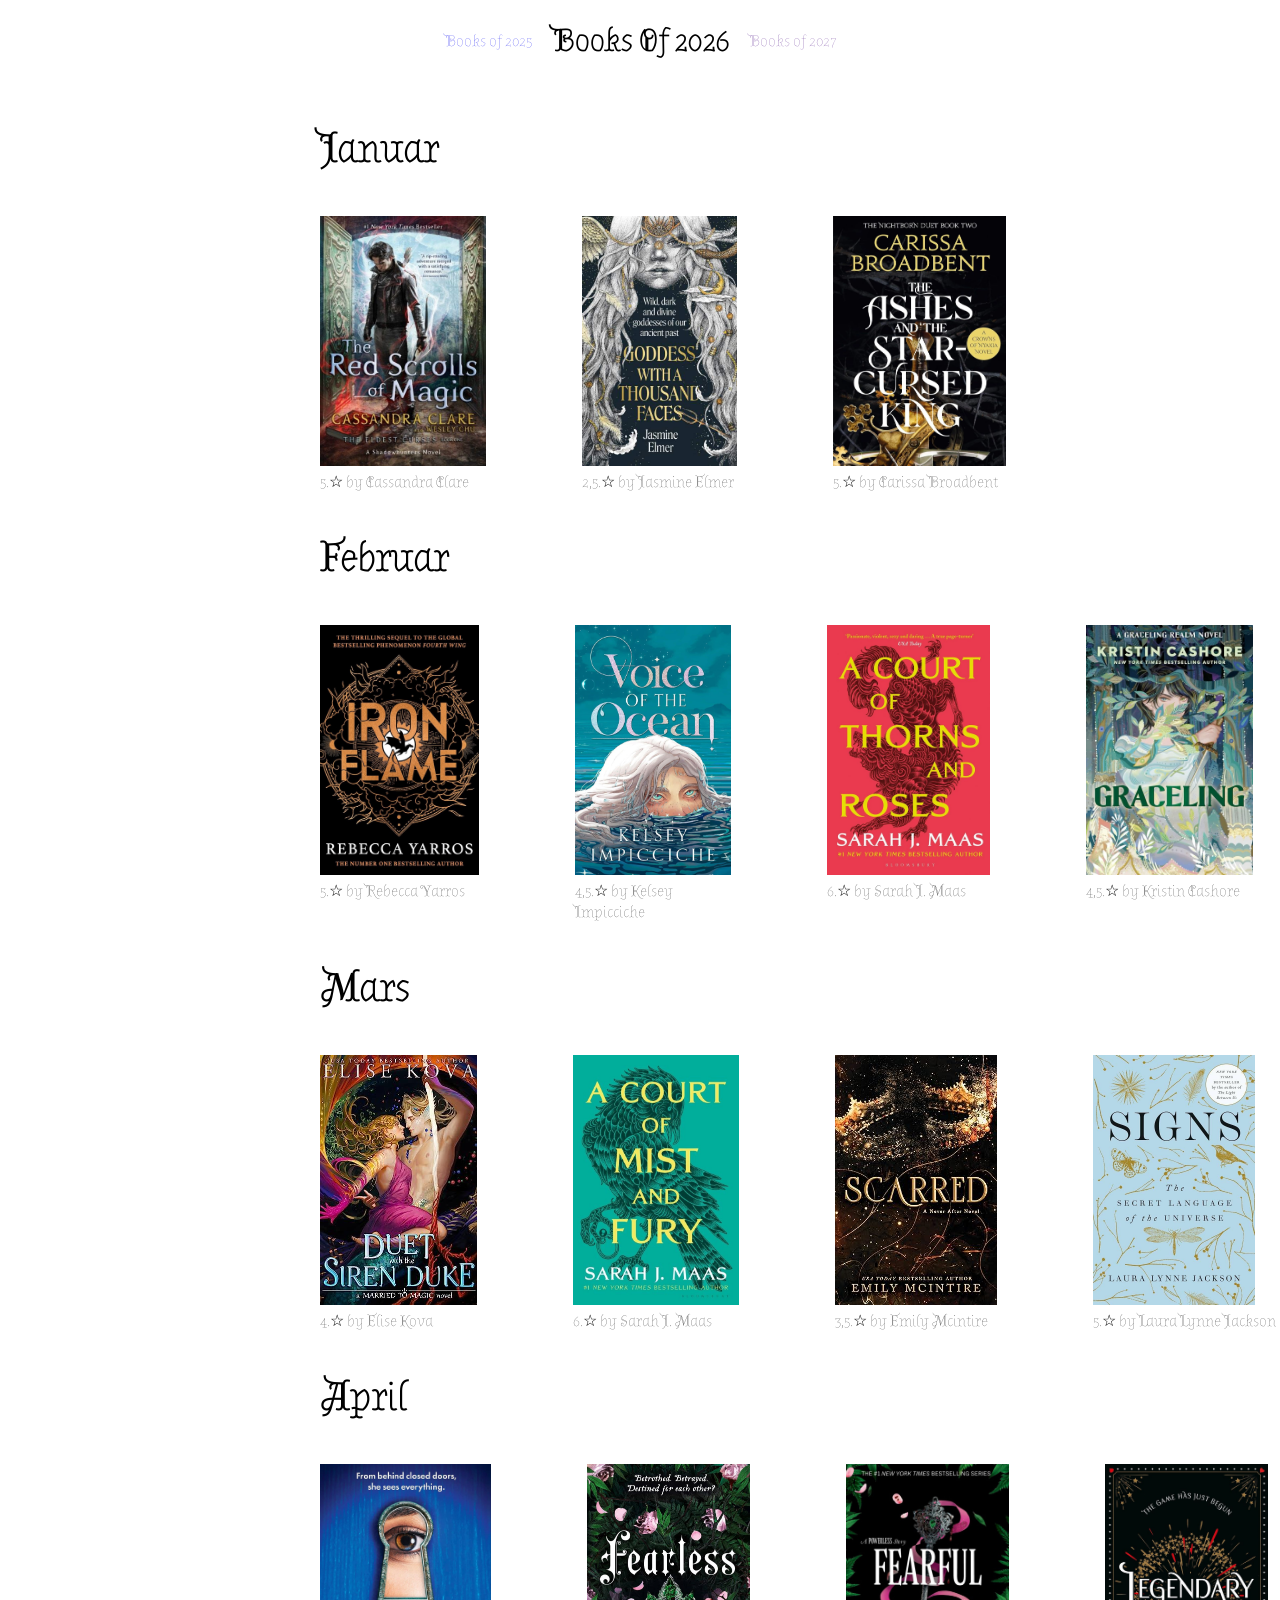
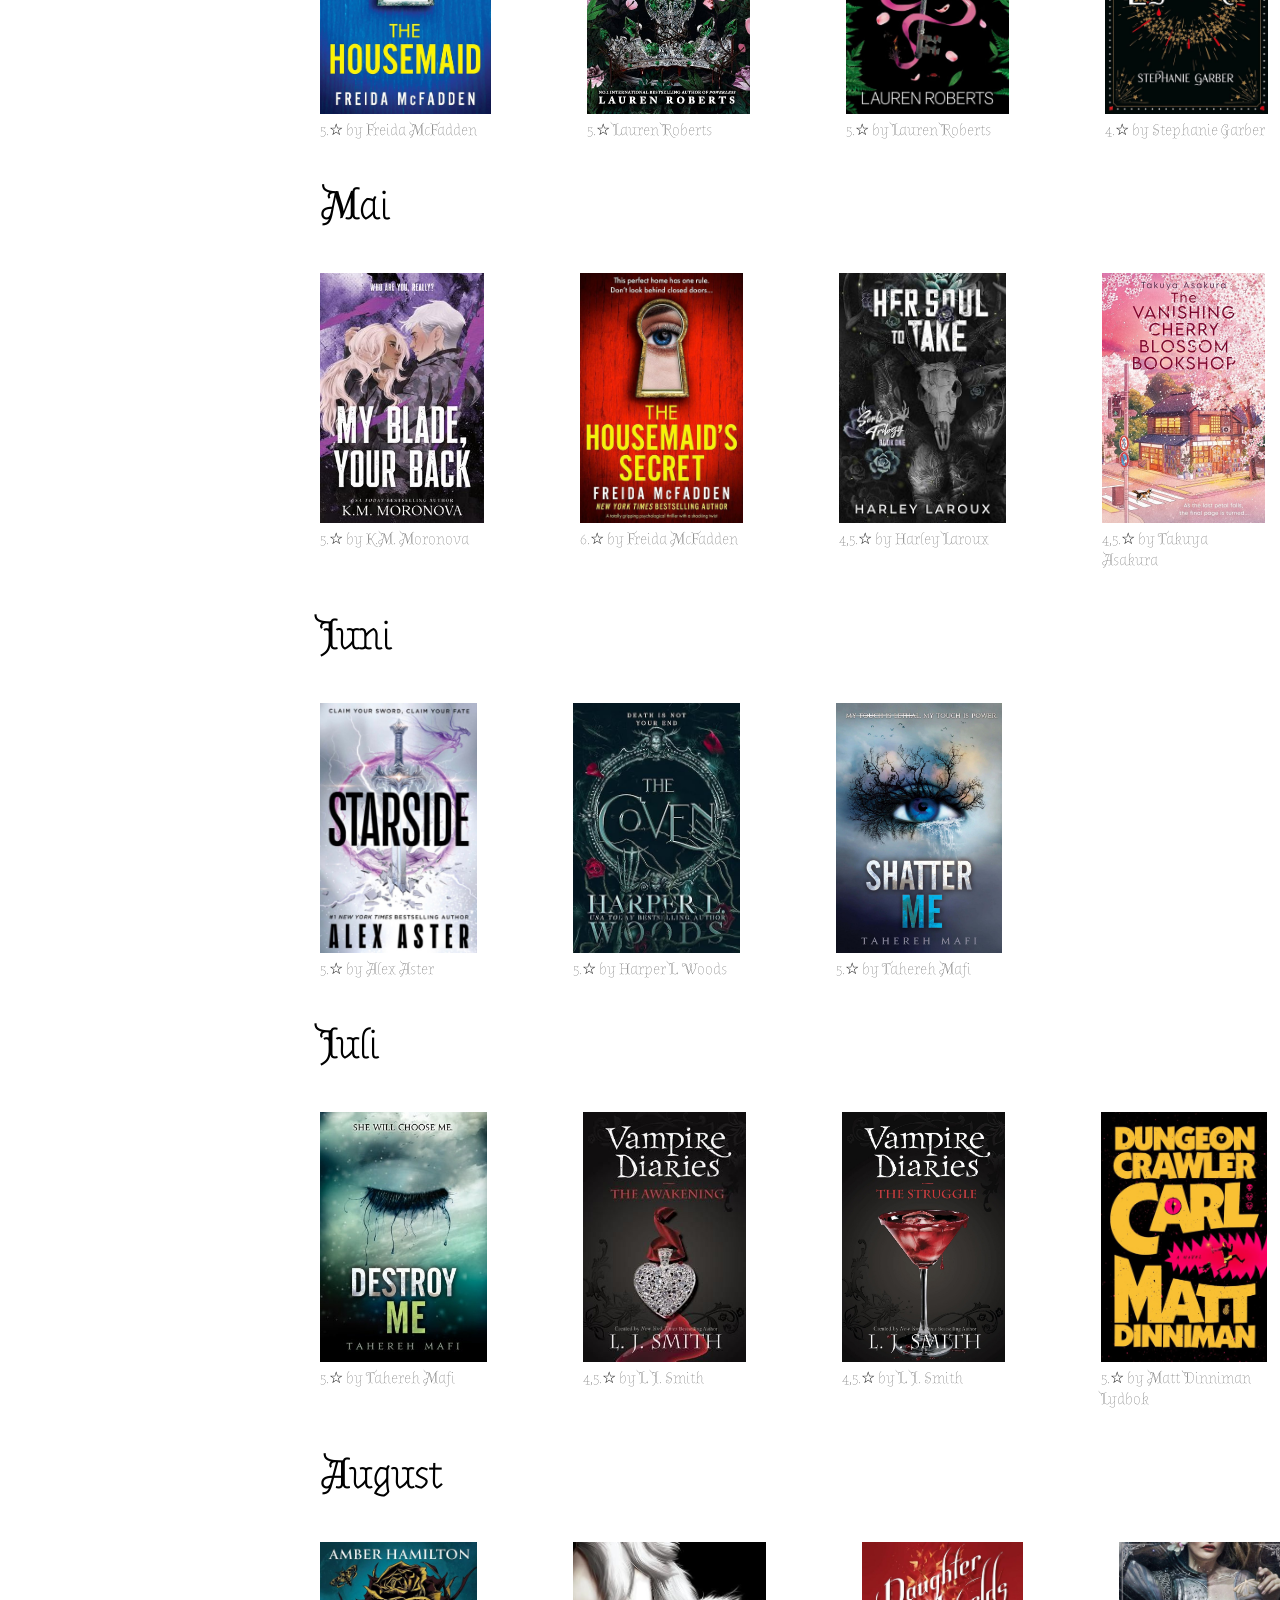
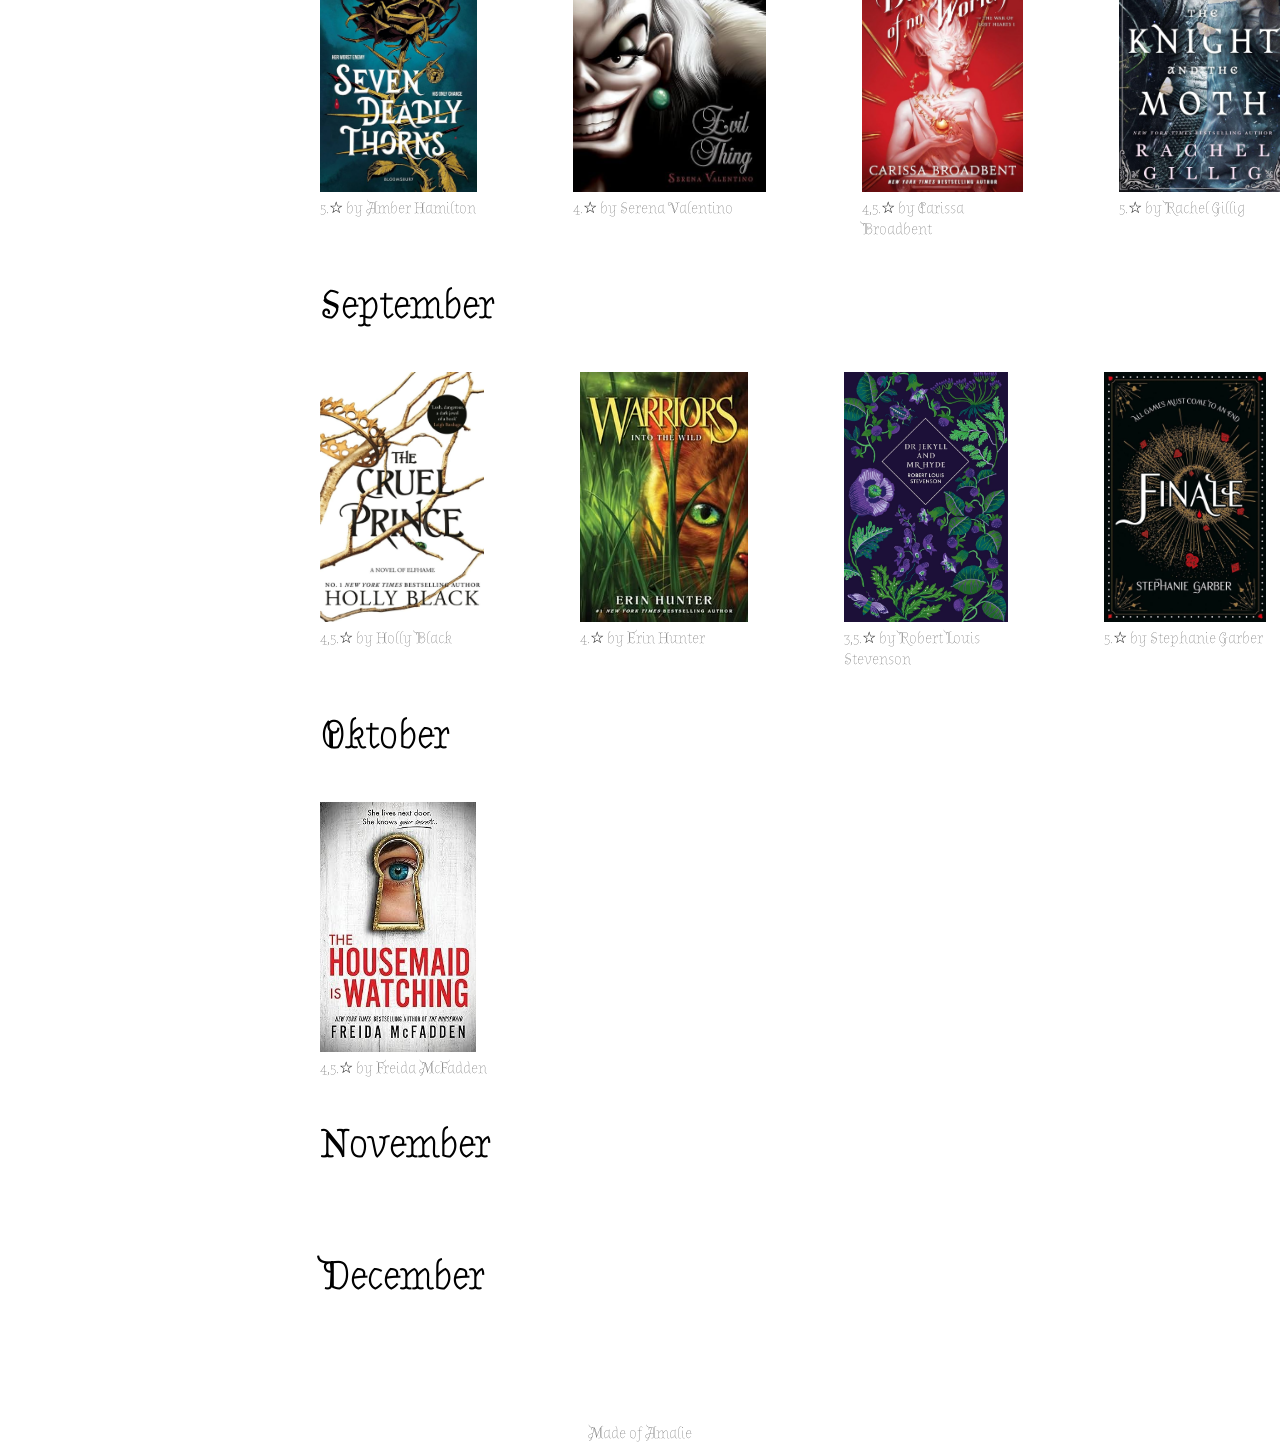
==== commit a81a63c9: "newbook" ====
--- a/2026/index2026.htm
+++ b/2026/index2026.htm
@@ -197,7 +197,8 @@
         <h3 class="month">Oktober</h3>
         <div class="divFlex">
             <div class="flexColumn">
-                
+                <img src="/img/theHousemaidIsWatching.jpg" alt="" class="img imgHover38">
+                <p>4,5.☆ by Freida McFadden</p>
             </div>
             <div class="flexColumn">
                
--- a/2026/style.css
+++ b/2026/style.css
@@ -252,6 +252,11 @@
     background-image: linear-gradient(#a43028, #040602, #f3e1ca, #3a100b, #0f0102);
     color: white;
 }
+.hoverActive37
+{
+    background-image: linear-gradient(#6f6f6d, #1b140f, #f6f6f4, #b84c4b, #c3c3c3);
+    color: white;
+}
 
 /* Footer */
 
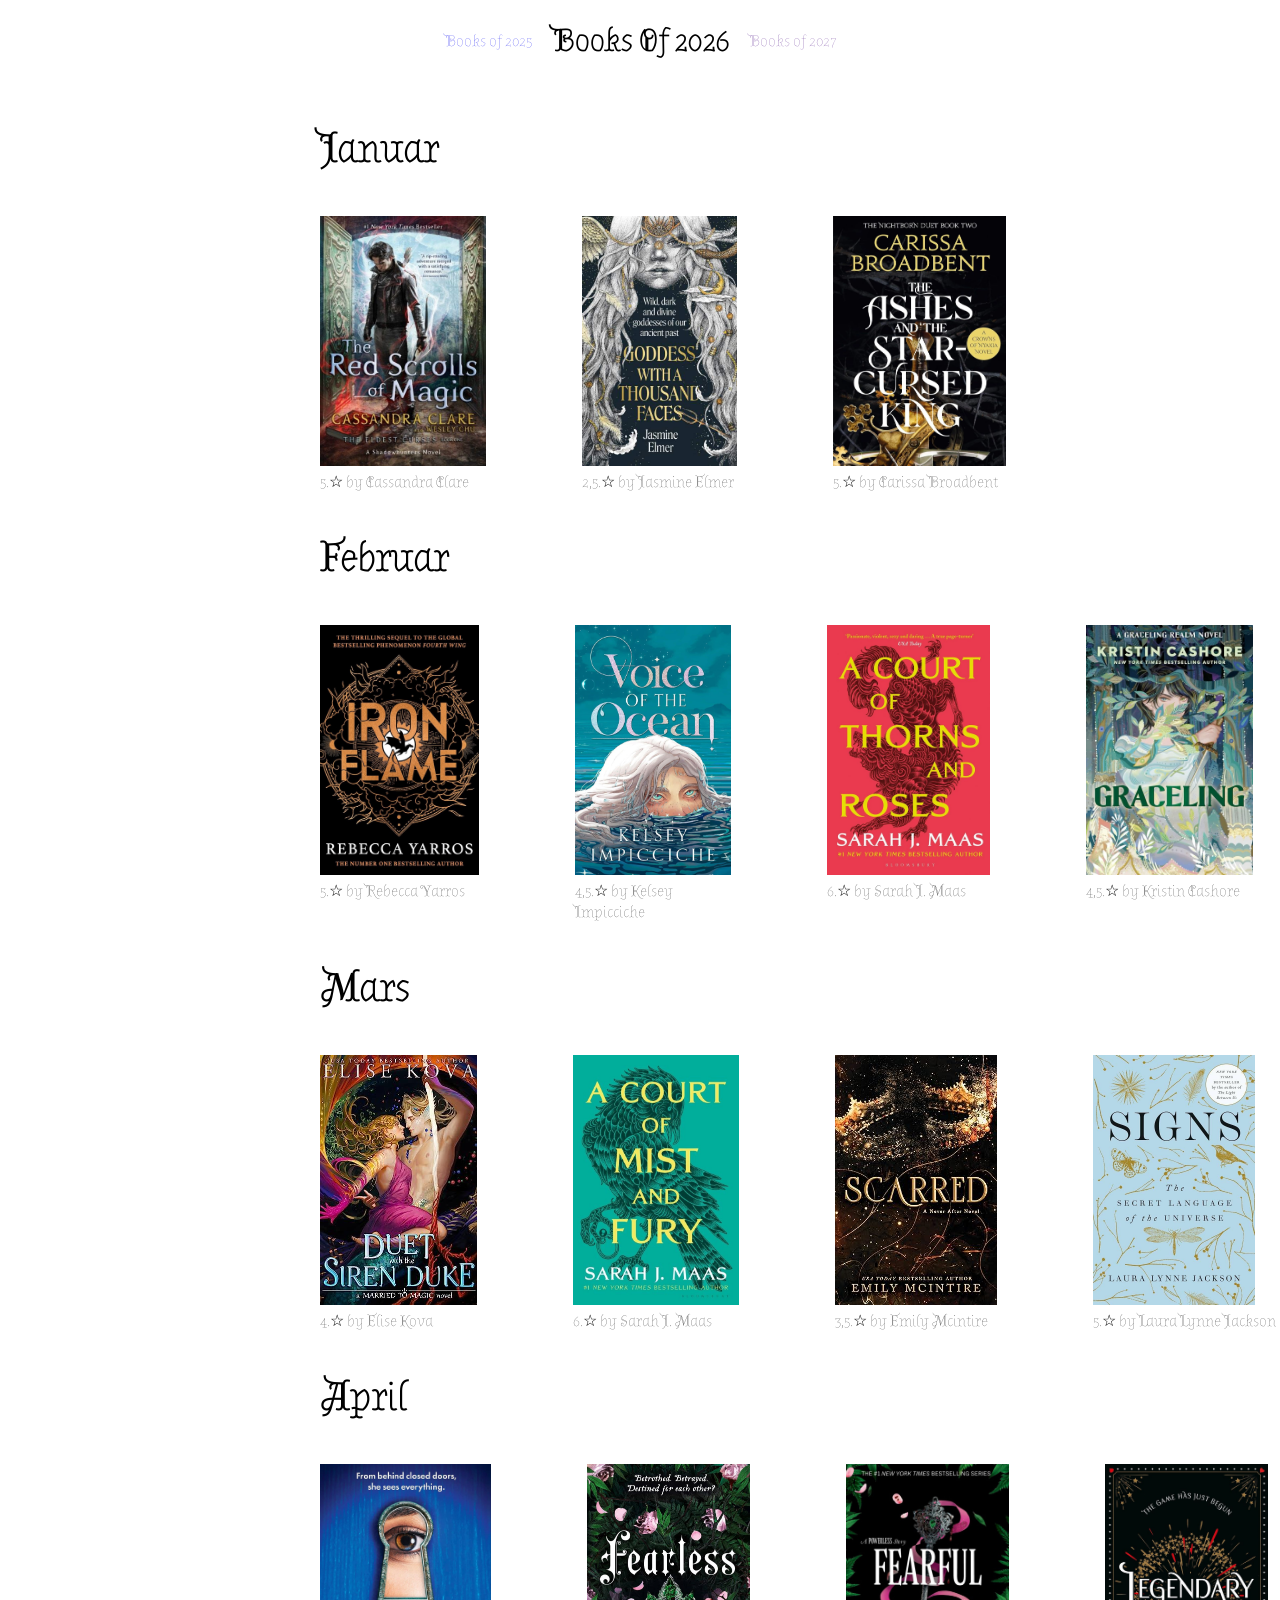
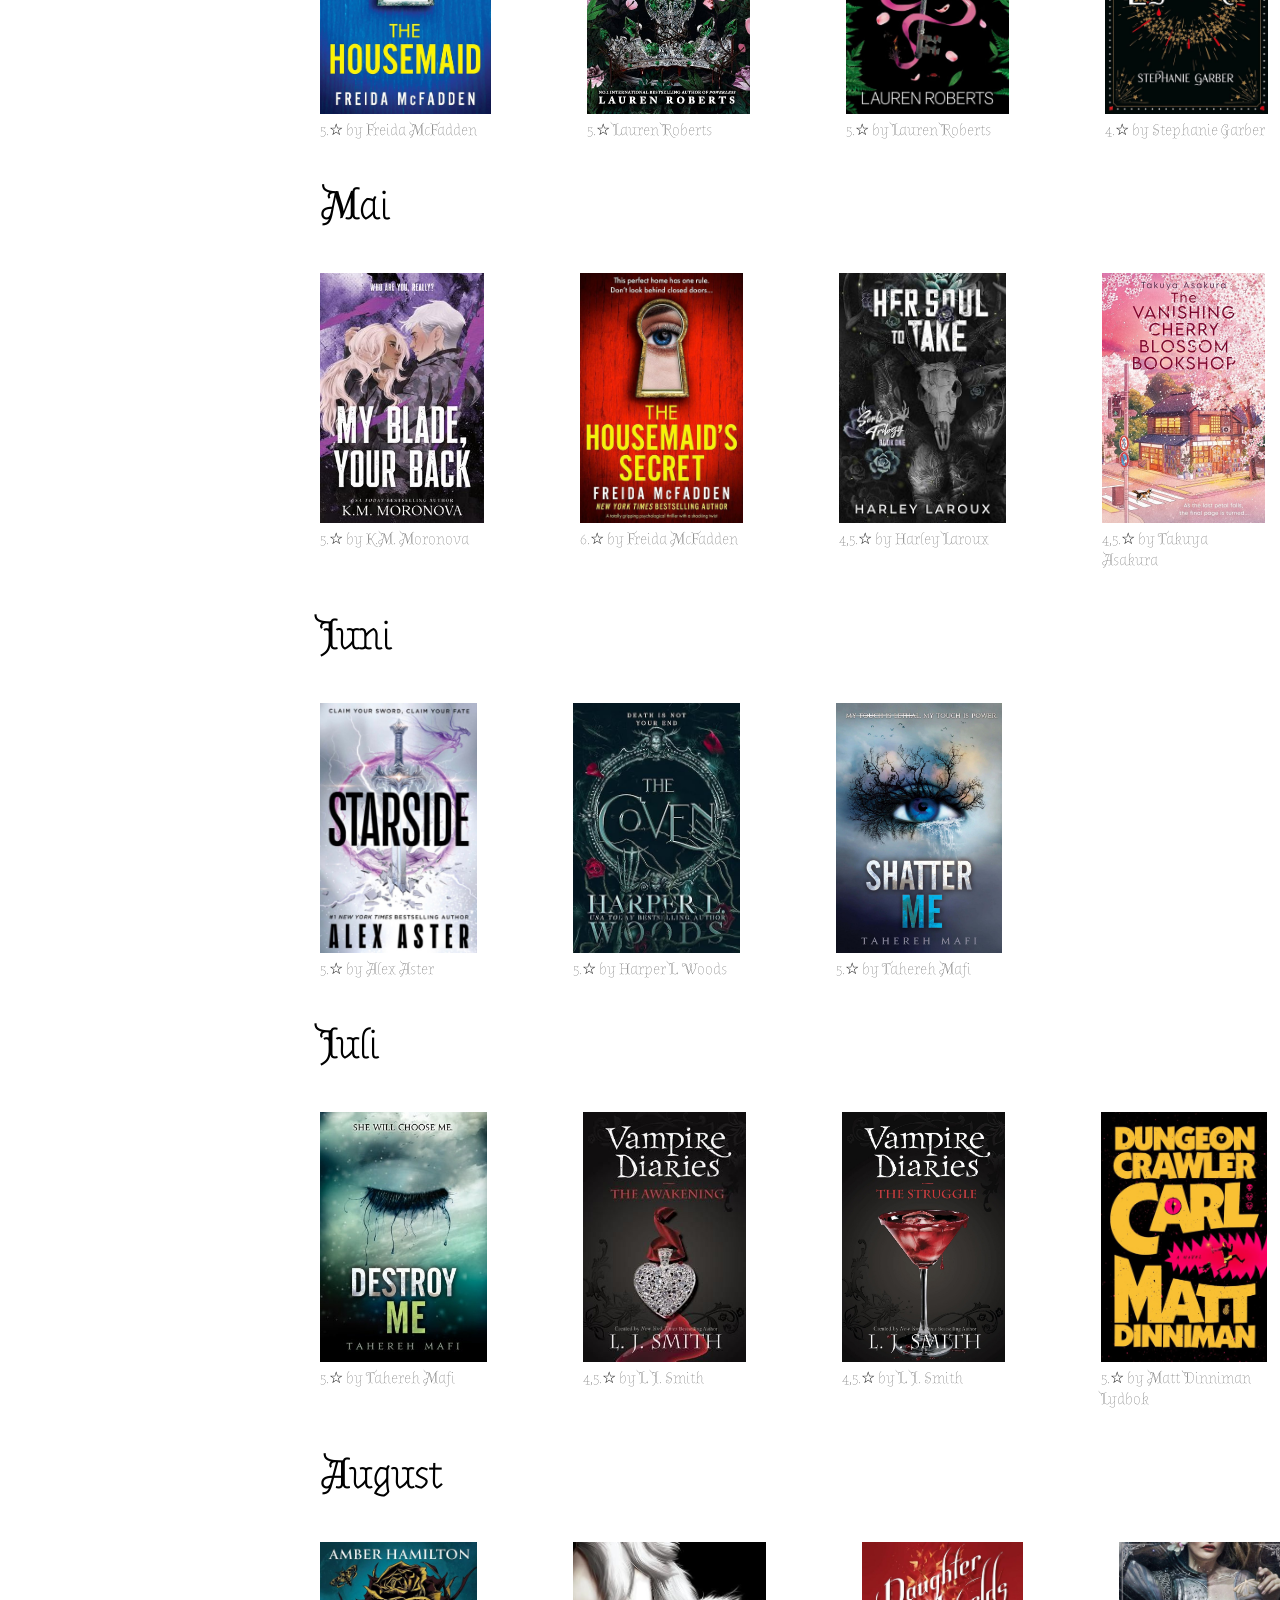
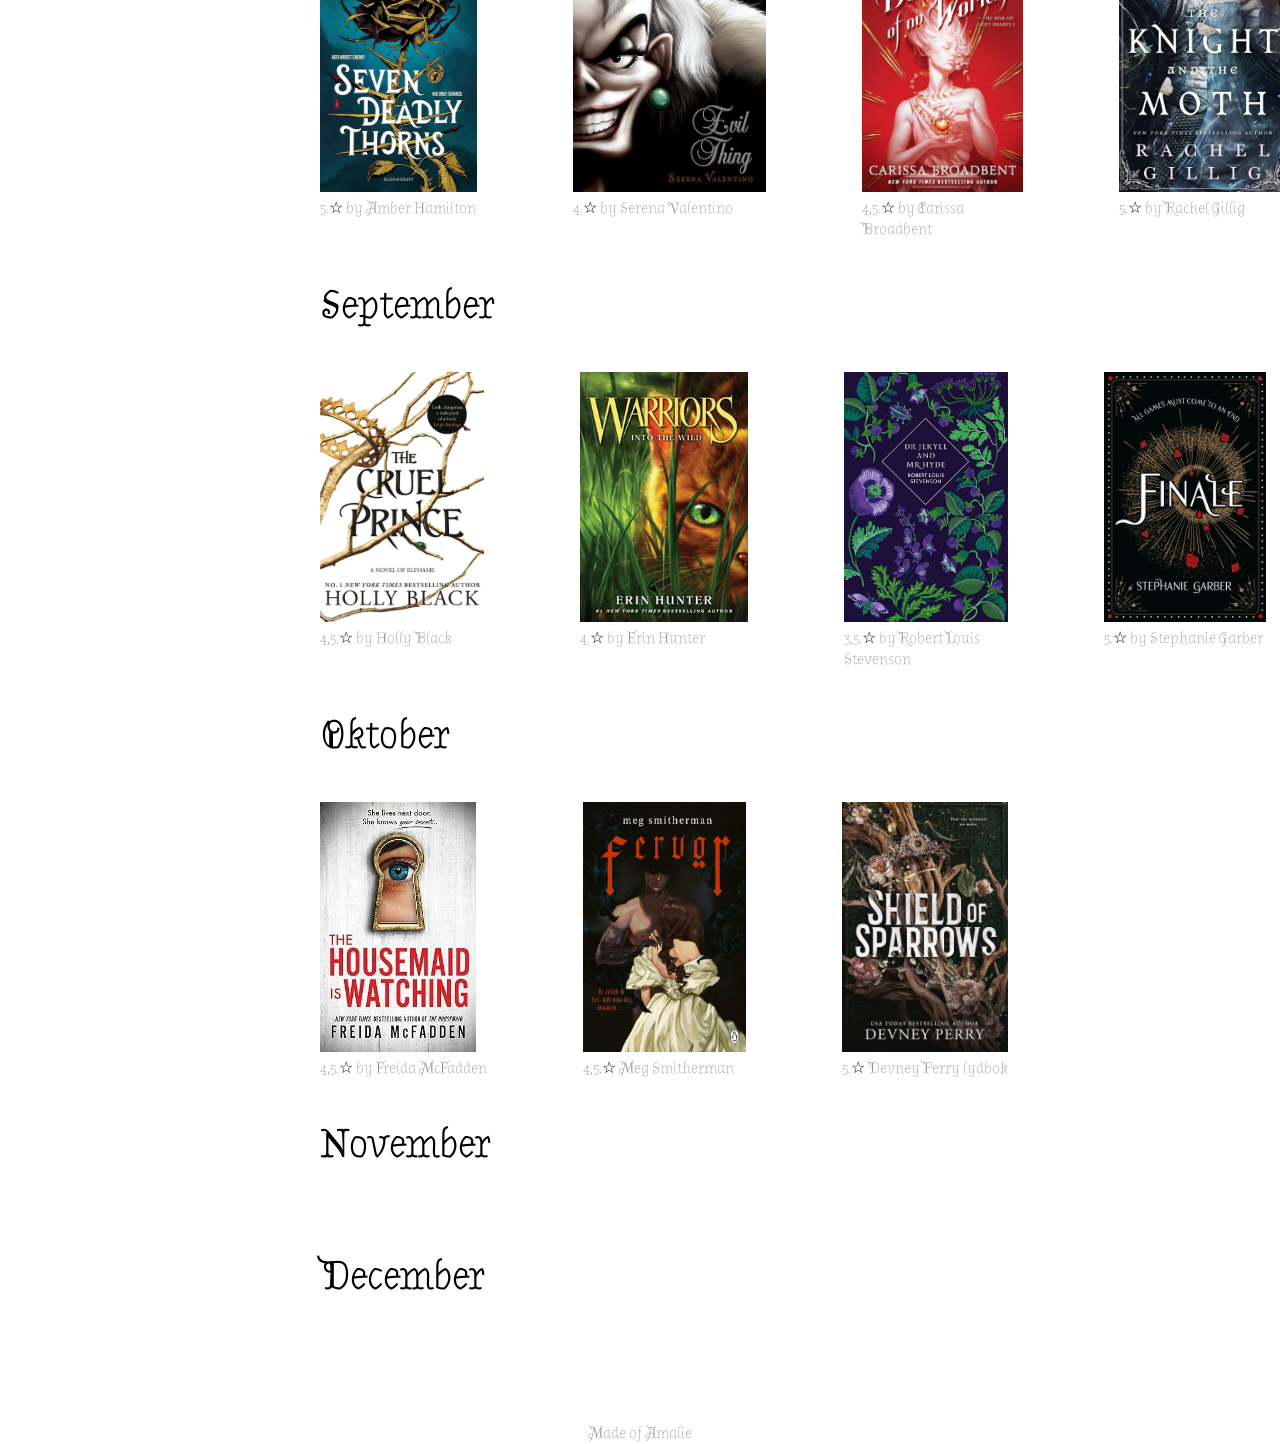
==== commit 89e2dae9: "new books" ====
--- a/2026/index2026.htm
+++ b/2026/index2026.htm
@@ -201,7 +201,12 @@
                 <p>4,5.☆ by Freida McFadden</p>
             </div>
             <div class="flexColumn">
-               
+               <img src="/img/fervor.jpg" alt="" class="img imgHover39">
+                <p>4,5.☆ Meg Smitherman</p>
+            </div>
+            <div class="flexColumn">
+               <img src="/img/shieldOfSparrows.jpg" alt="" class="img imgHover40">
+                <p>5.☆ Devney Perry lydbok</p>
             </div>
         </div>
         <h3 class="month">November</h3>
--- a/2026/style.css
+++ b/2026/style.css
@@ -257,6 +257,16 @@
     background-image: linear-gradient(#6f6f6d, #1b140f, #f6f6f4, #b84c4b, #c3c3c3);
     color: white;
 }
+.hoverActive38
+{
+    background-image: linear-gradient(#bf9d78, #726448, #140e07, #be370b, #0f1a1b);
+    color: white;
+}
+.hoverActive39
+{
+    background-image: linear-gradient(#19130d, #4b392c, #212f24, #c3b6a9, #785a4c);
+    color: white;
+}
 
 /* Footer */
 
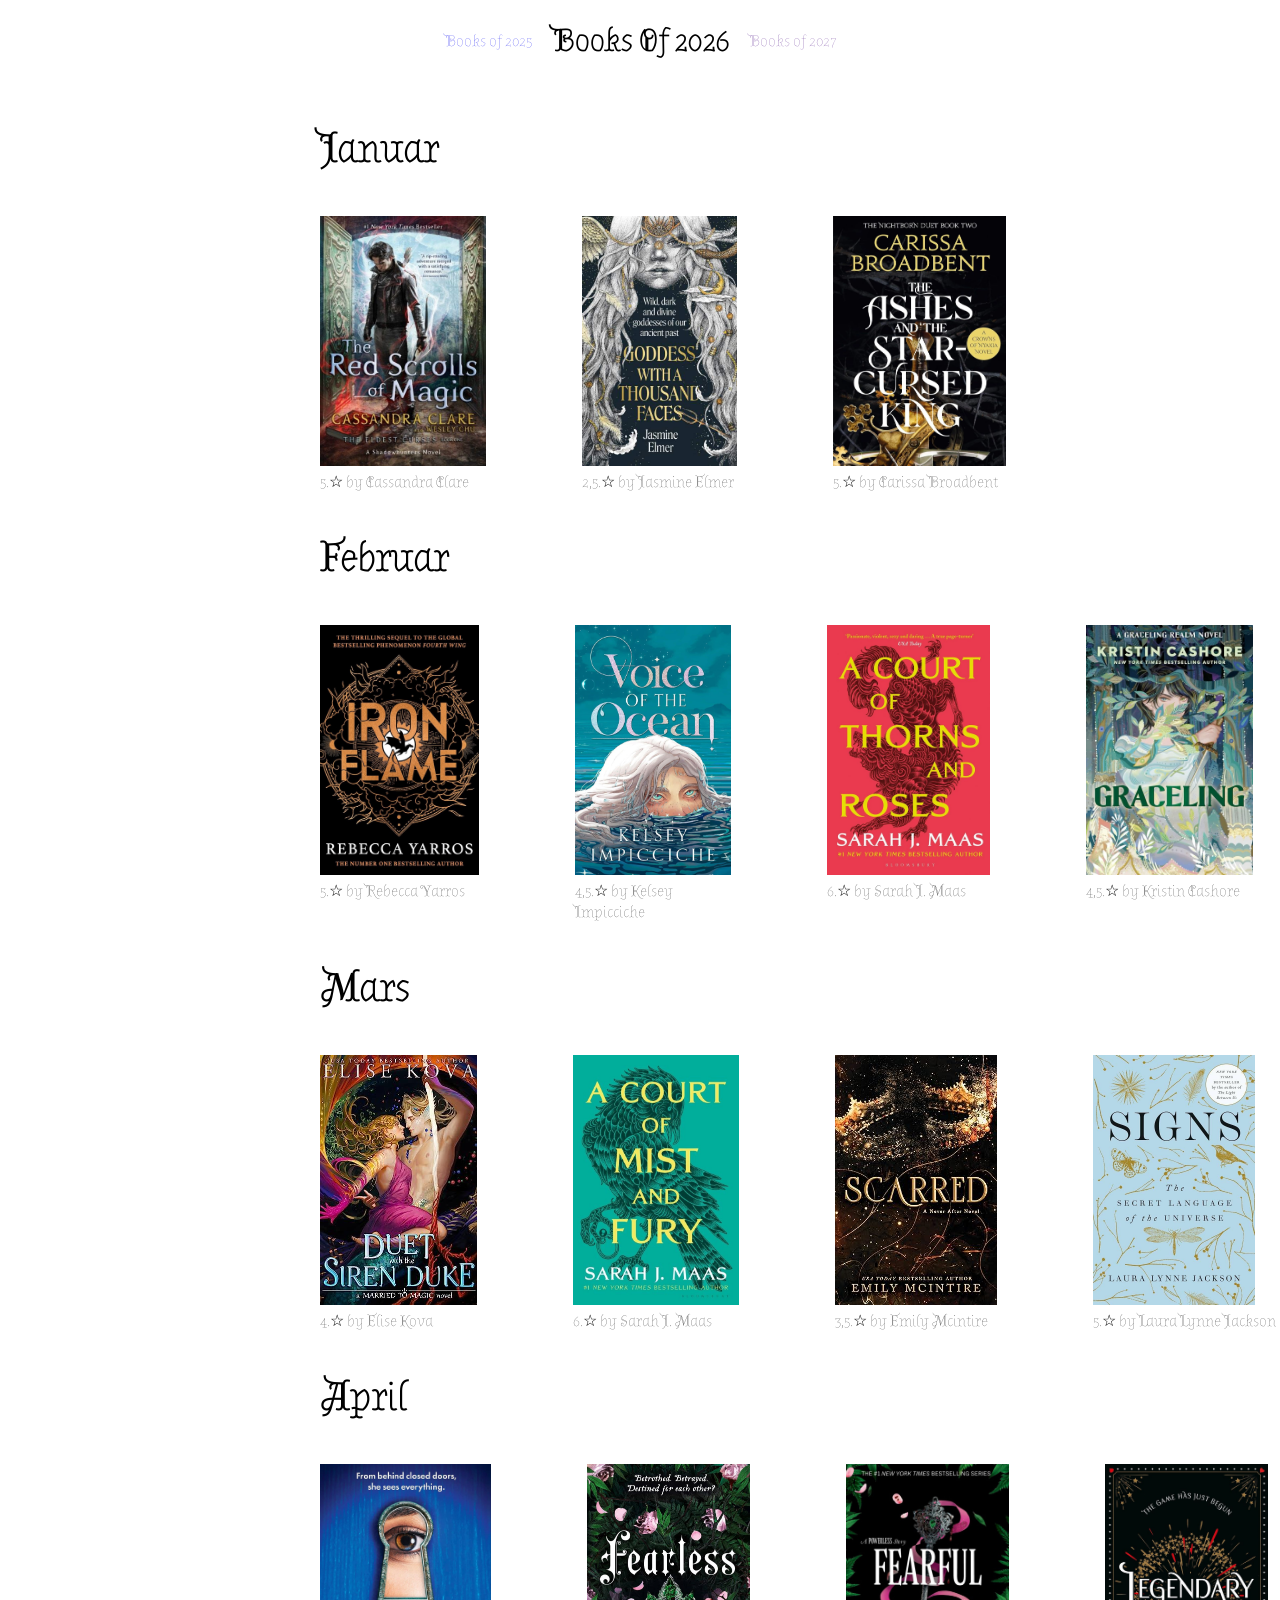
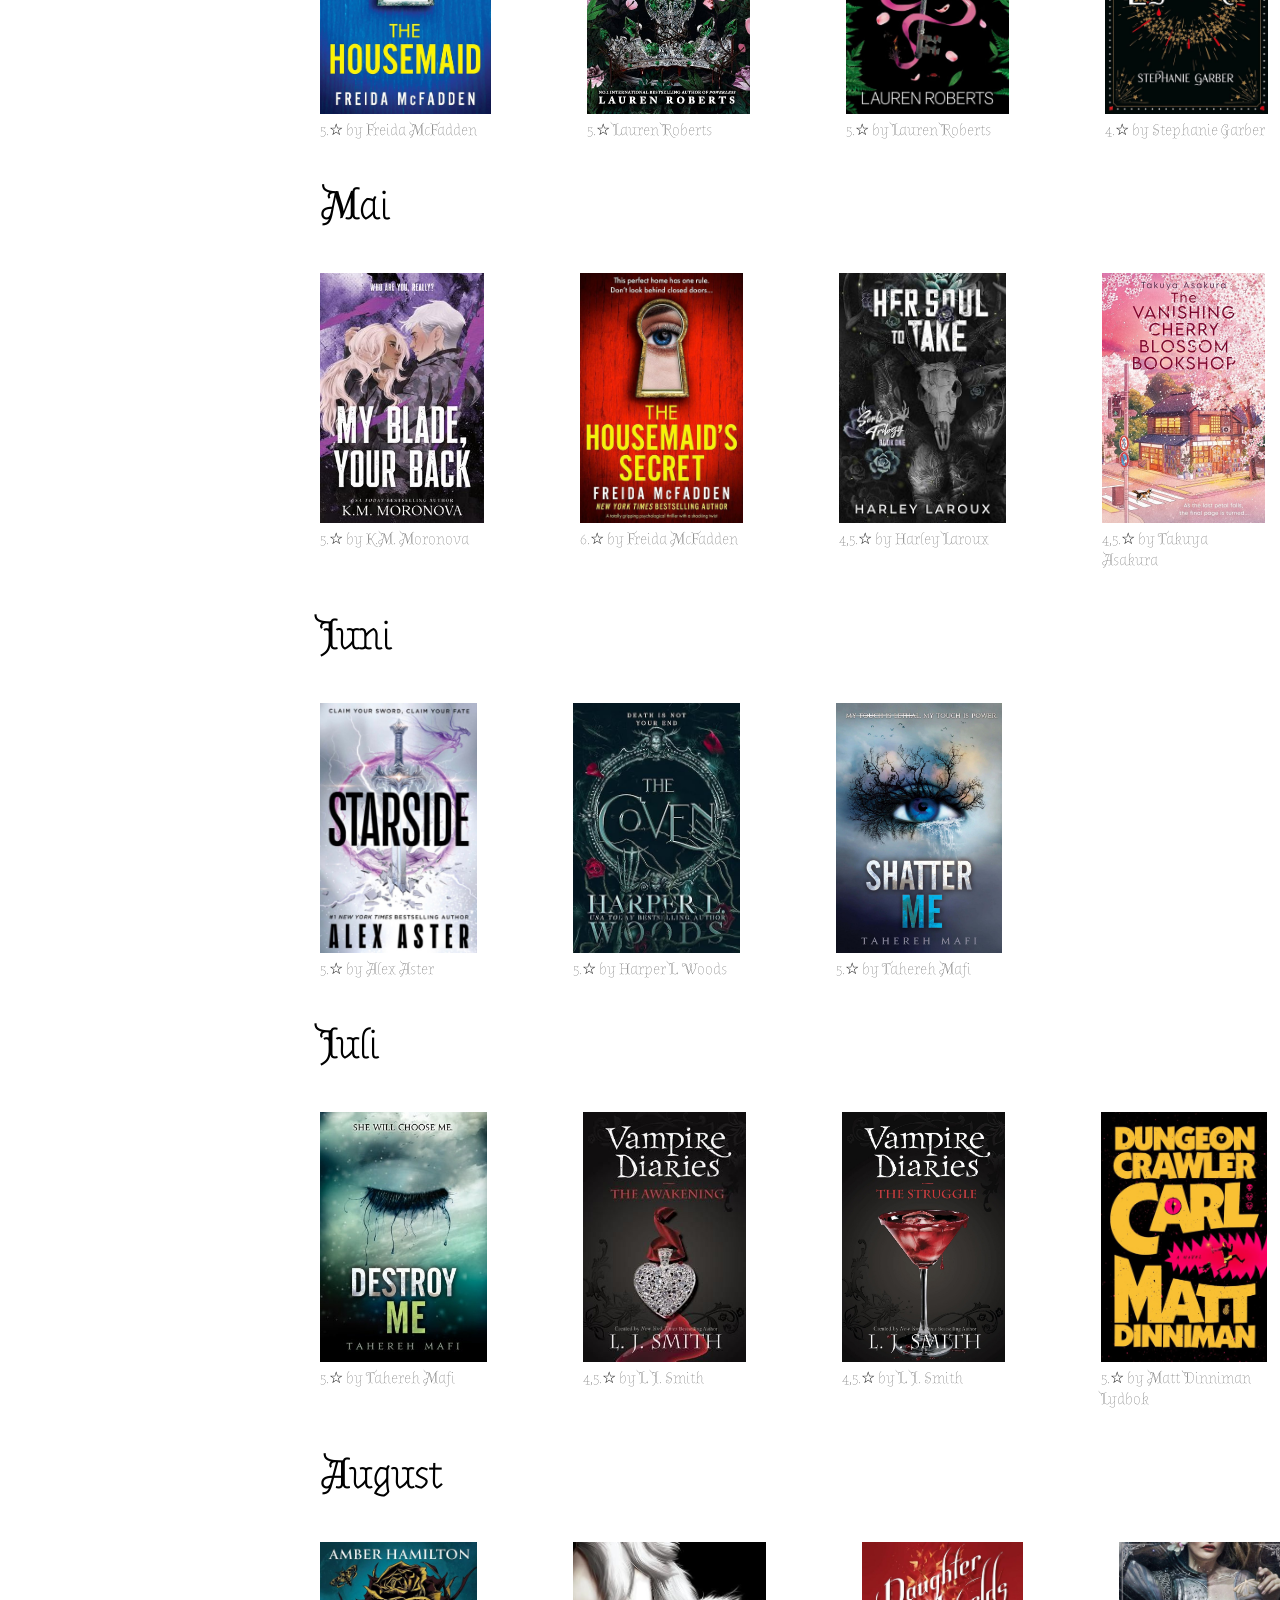
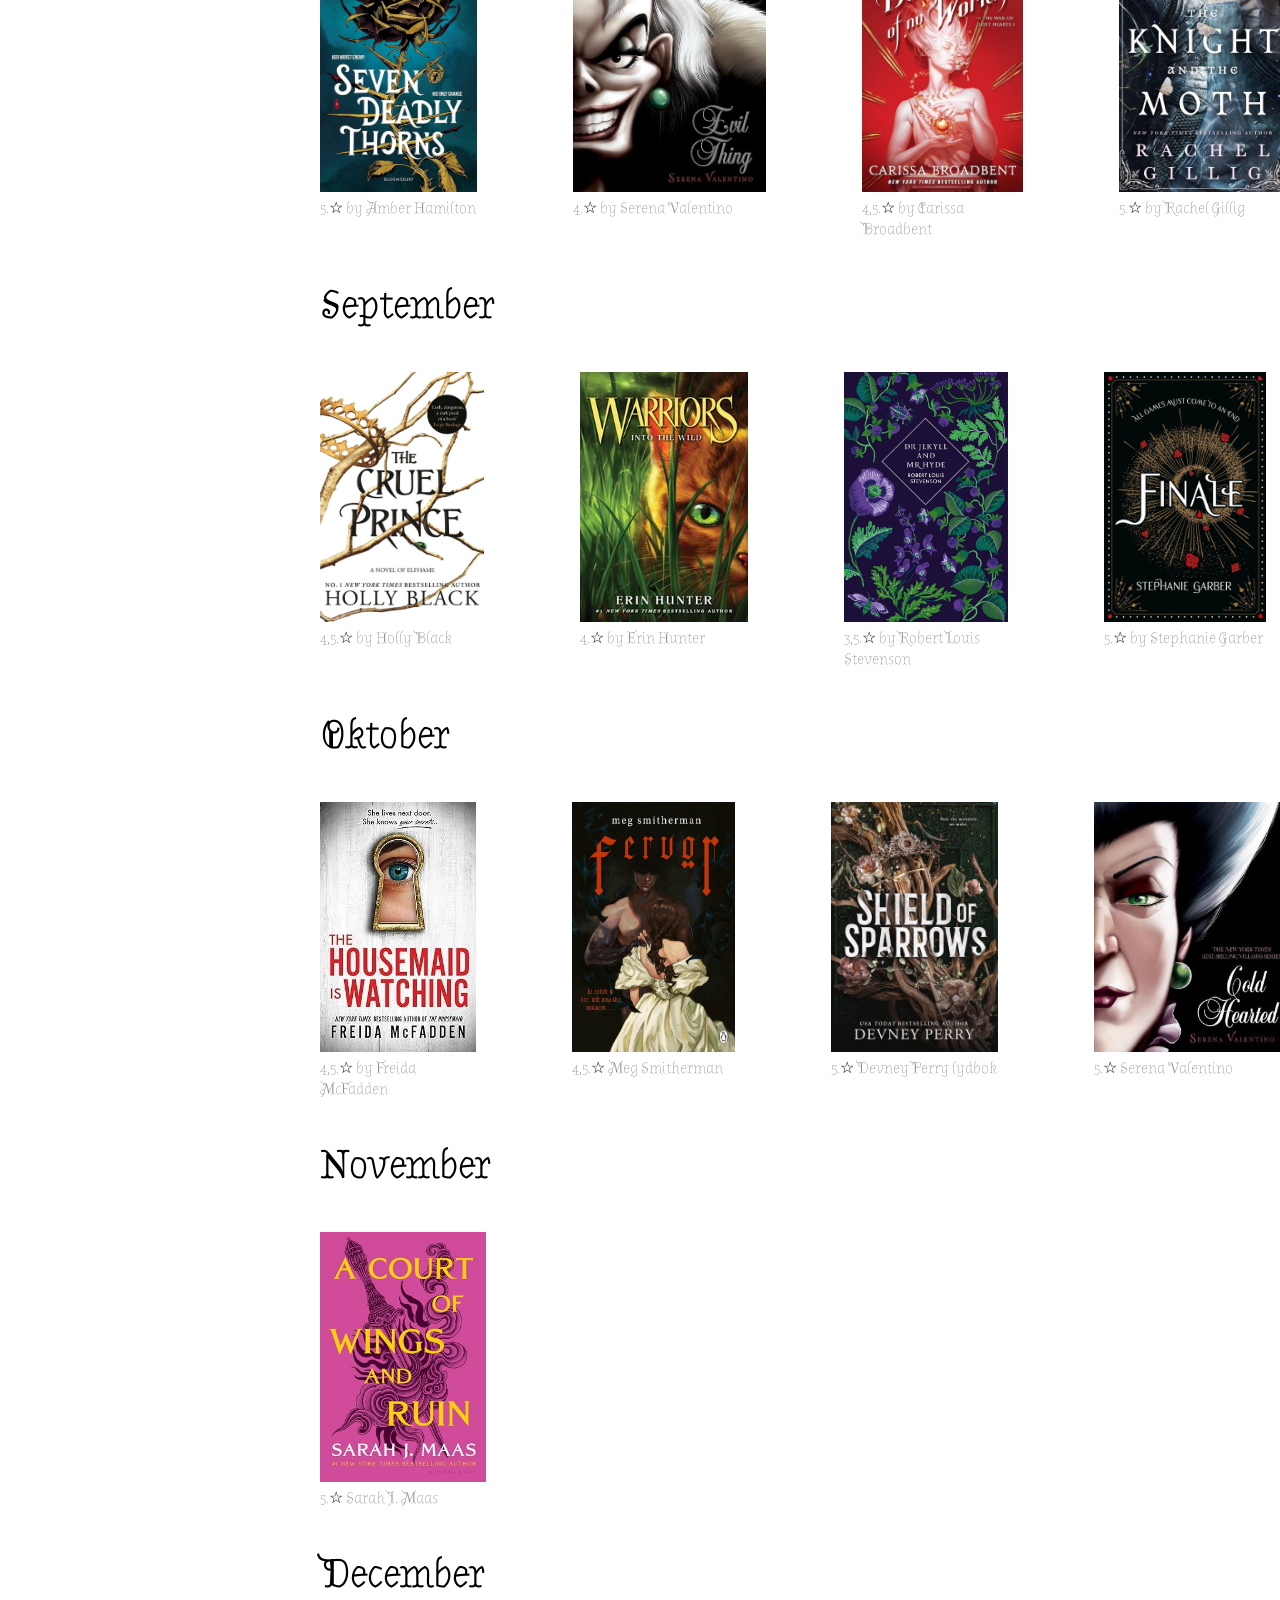
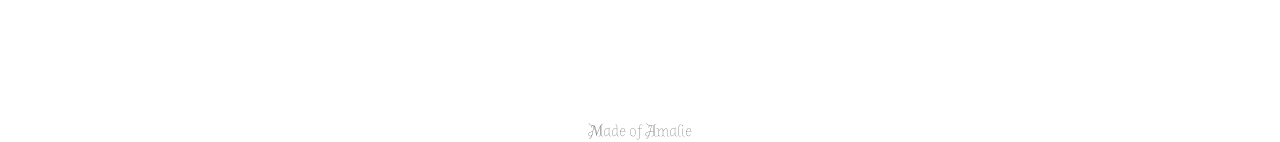
==== commit 4295a7fb: "newBooks" ====
--- a/2026/index2026.htm
+++ b/2026/index2026.htm
@@ -208,11 +208,20 @@
                <img src="/img/shieldOfSparrows.jpg" alt="" class="img imgHover40">
                 <p>5.☆ Devney Perry lydbok</p>
             </div>
+            <div class="flexColumn">
+               <img src="/img/coldHearted.jpg" alt="" class="img imgHover41">
+                <p>5.☆ Serena Valentino</p>
+            </div>
+            <div class="flexColumn">
+               <img src="/img/theShining.jpg" alt="" class="img imgHover42">
+                <p>4.☆ Stephan King</p>
+            </div>
         </div>
         <h3 class="month">November</h3>
         <div class="divFlex">
             <div class="flexColumn">
-               
+               <img src="/img/aCourtOfWingsAndRuin.jpg" alt="" class="img imgHover42">
+               <p>5.☆ Sarah J. Maas</p>
             </div>
             <div class="flexColumn">
                
--- a/2026/style.css
+++ b/2026/style.css
@@ -267,6 +267,21 @@
     background-image: linear-gradient(#19130d, #4b392c, #212f24, #c3b6a9, #785a4c);
     color: white;
 }
+.hoverActive40
+{
+    background-image: linear-gradient(#ad8981, #525864, #320f14, #563b3c, #090b0f);
+    color: white;
+}
+.hoverActive41
+{
+    background-image: linear-gradient(#95cfc3, #0fa485, #027179, #04270e, #045920);
+    color: white;
+}
+.hoverActive42
+{
+    background-image: linear-gradient(#b74688, #a23976, #6b174e, #fbcf0d, #f9e2f5);
+    color: white;
+}
 
 /* Footer */
 
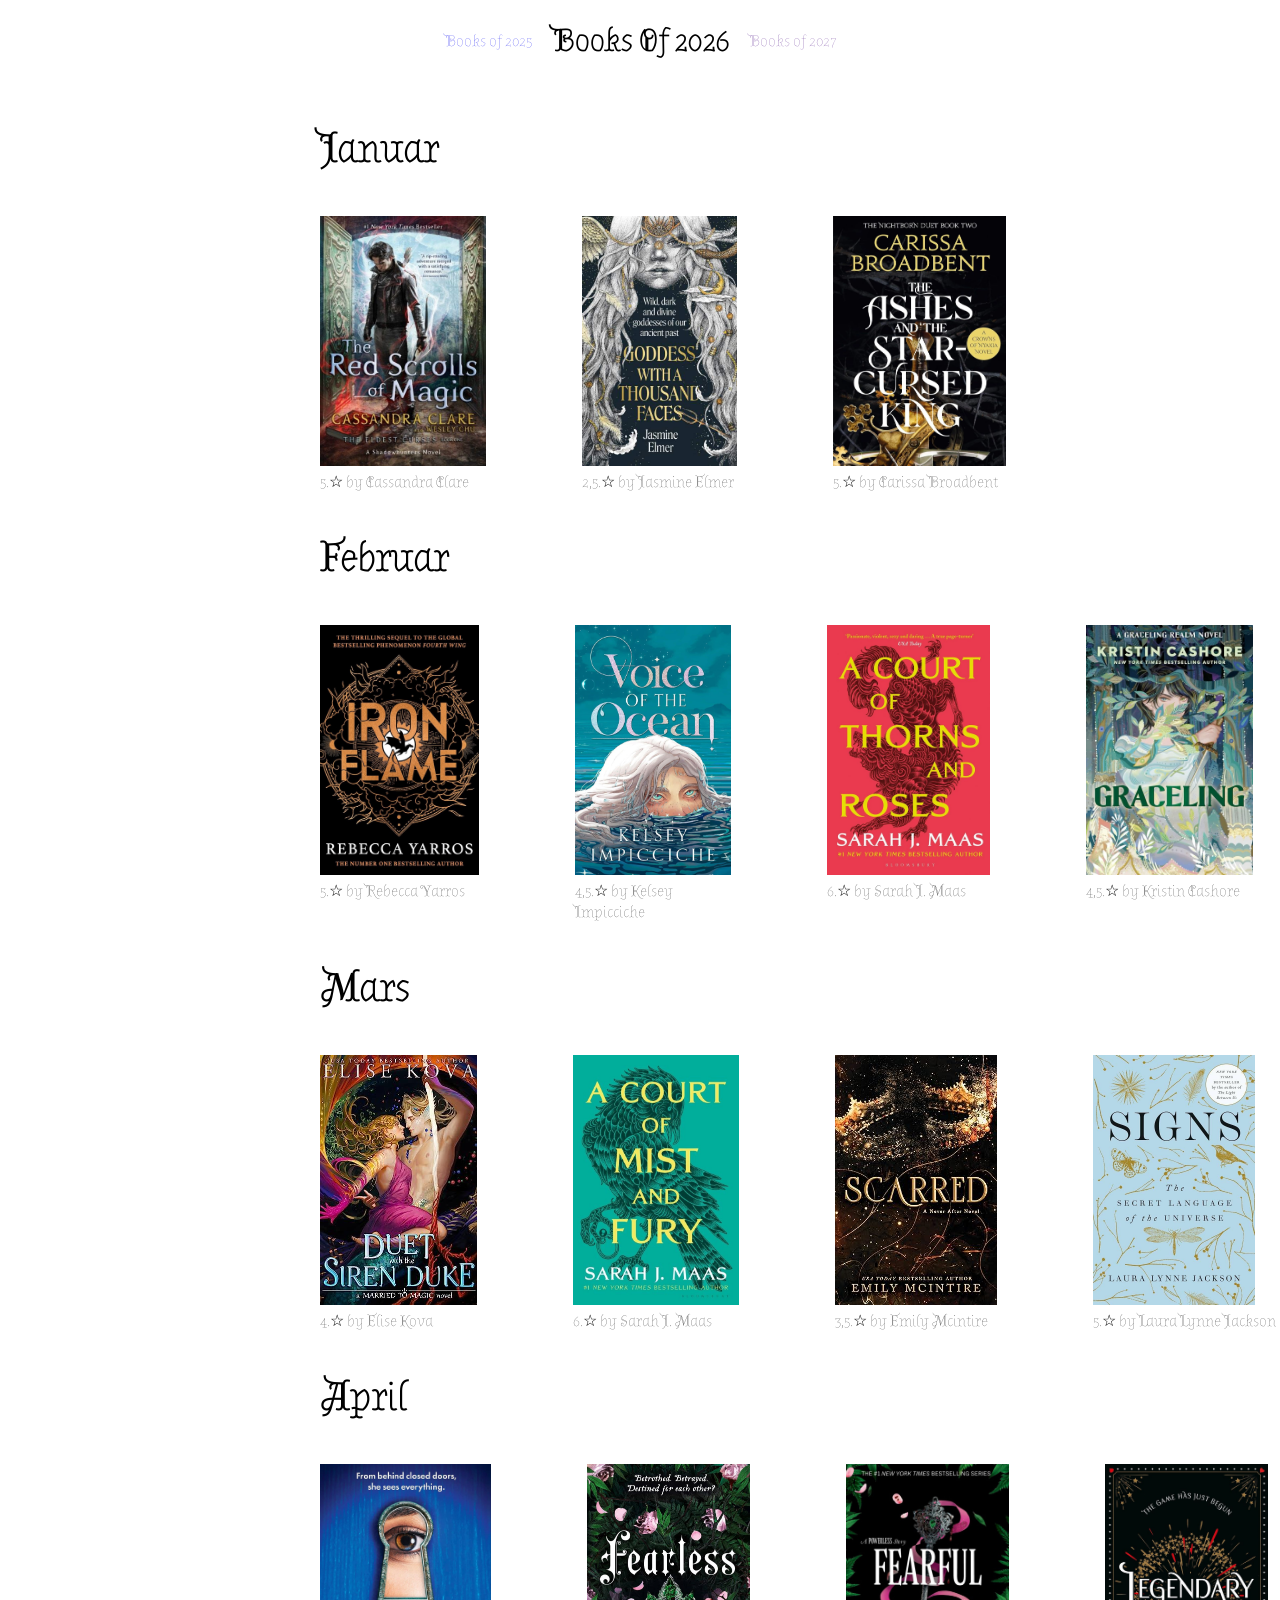
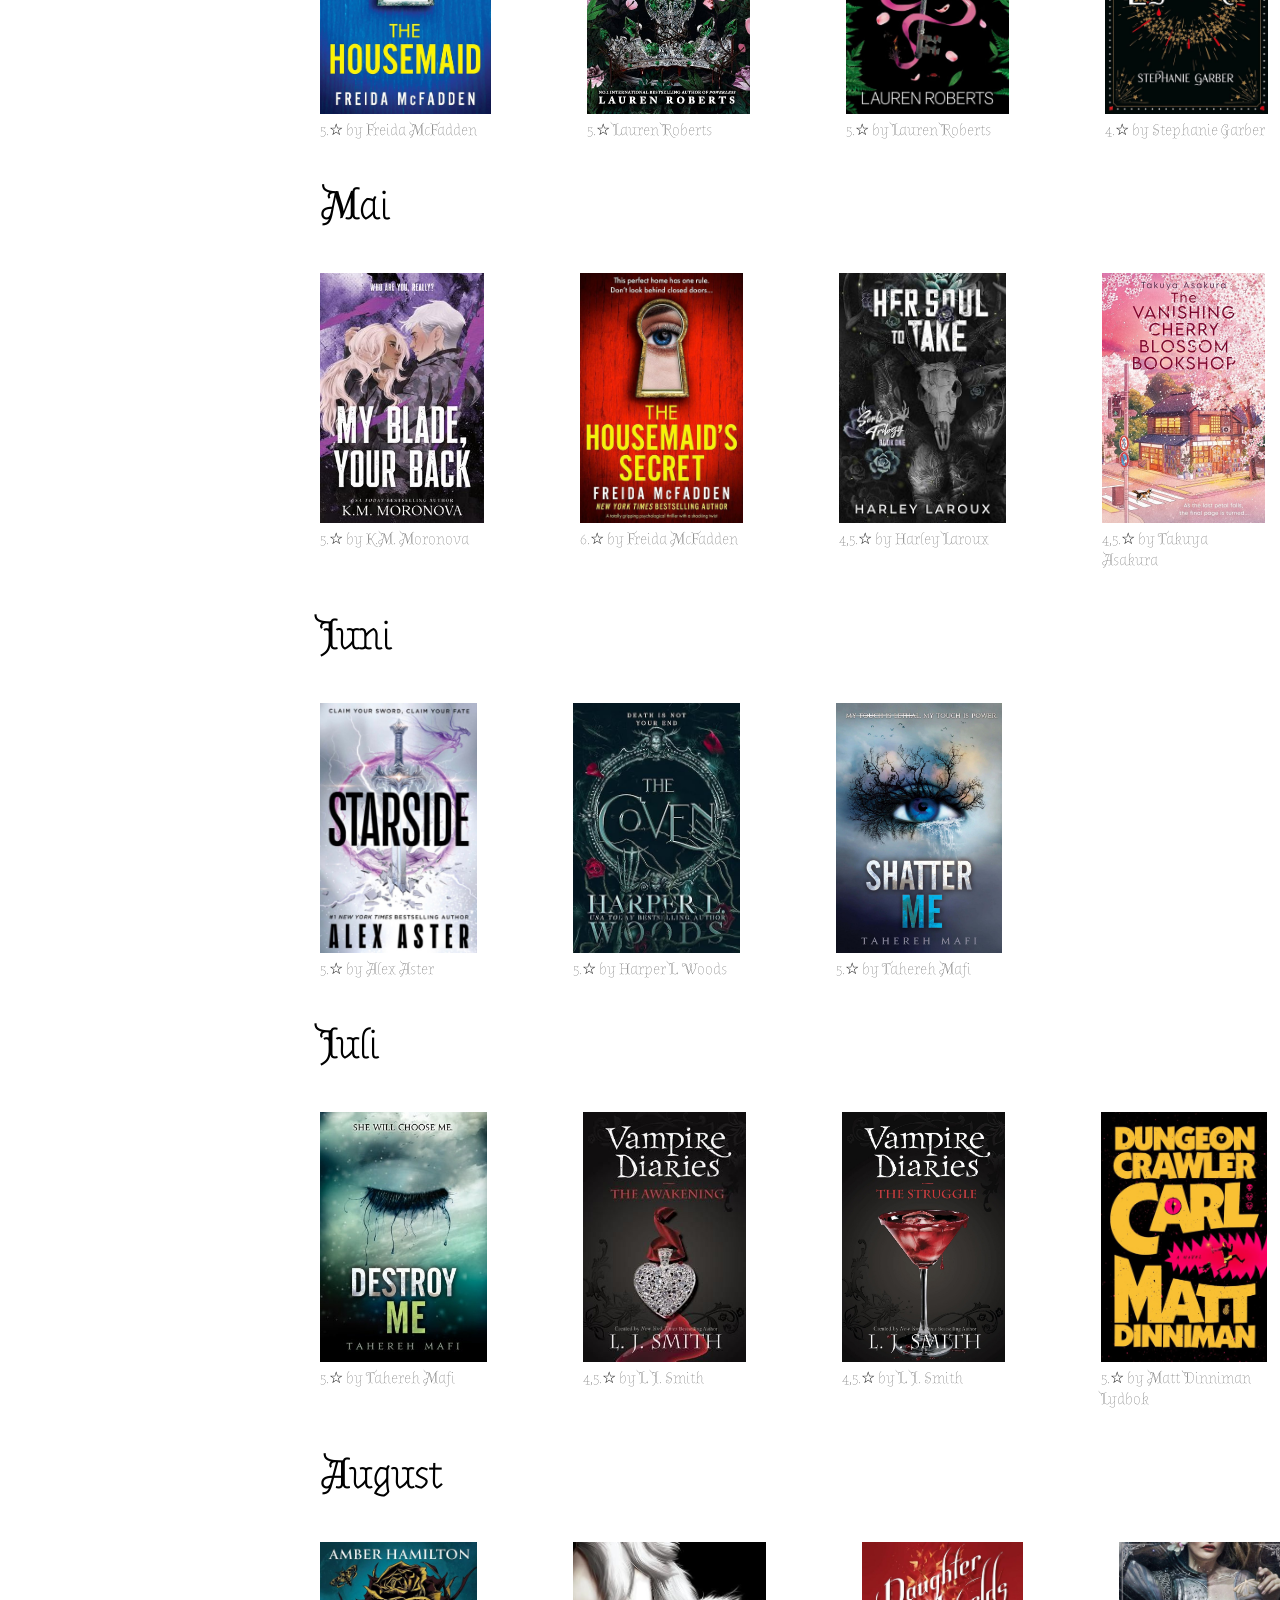
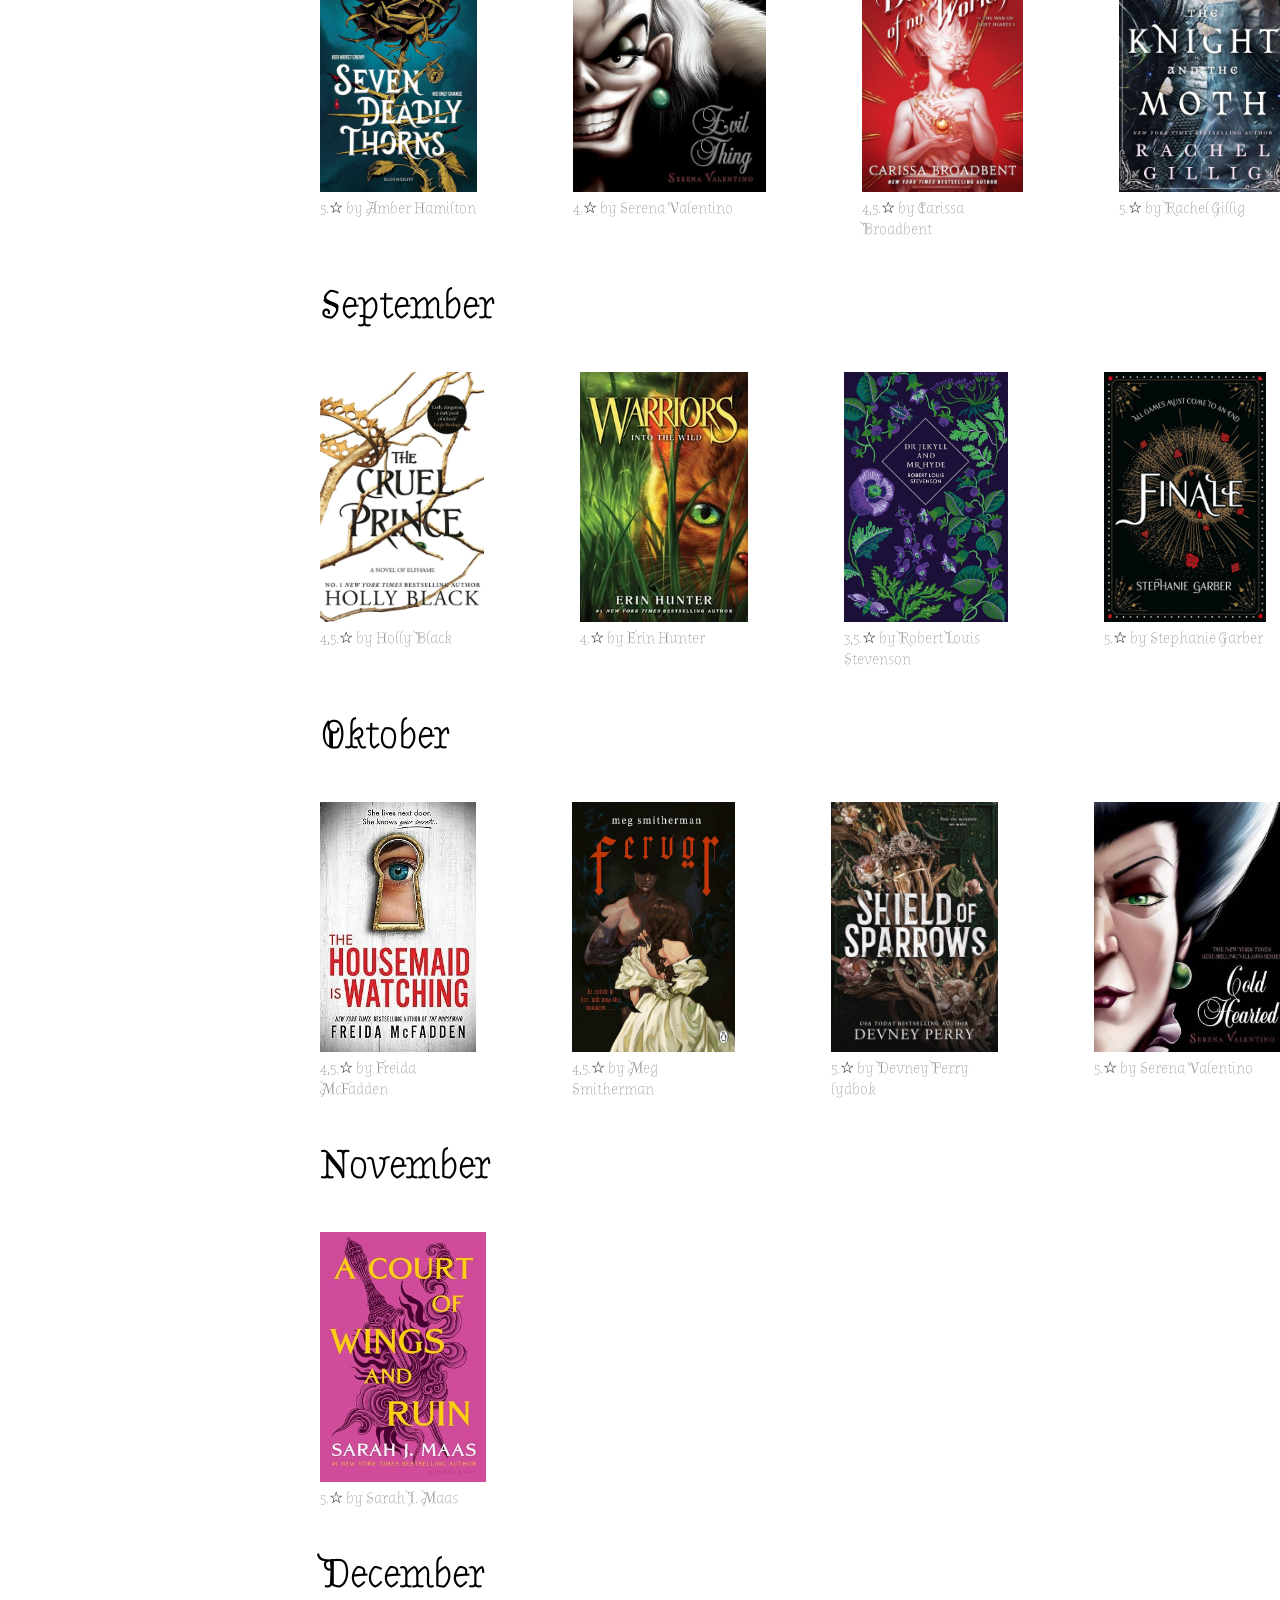
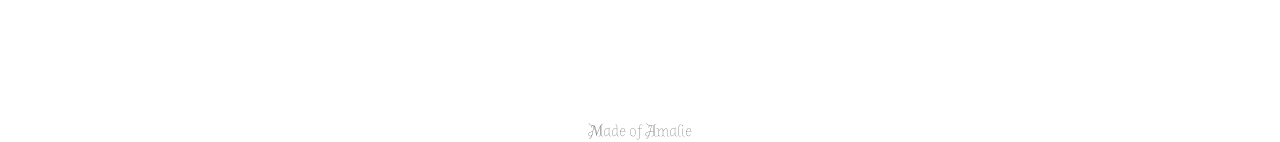
==== commit 0ddc5a16: "text" ====
--- a/2026/index2026.htm
+++ b/2026/index2026.htm
@@ -202,26 +202,26 @@
             </div>
             <div class="flexColumn">
                <img src="/img/fervor.jpg" alt="" class="img imgHover39">
-                <p>4,5.☆ Meg Smitherman</p>
+                <p>4,5.☆ by Meg Smitherman</p>
             </div>
             <div class="flexColumn">
                <img src="/img/shieldOfSparrows.jpg" alt="" class="img imgHover40">
-                <p>5.☆ Devney Perry lydbok</p>
+                <p>5.☆ by Devney Perry lydbok</p>
             </div>
             <div class="flexColumn">
                <img src="/img/coldHearted.jpg" alt="" class="img imgHover41">
-                <p>5.☆ Serena Valentino</p>
+                <p>5.☆ by Serena Valentino</p>
             </div>
             <div class="flexColumn">
                <img src="/img/theShining.jpg" alt="" class="img imgHover42">
-                <p>4.☆ Stephan King</p>
+                <p>4.☆ by Stephan King</p>
             </div>
         </div>
         <h3 class="month">November</h3>
         <div class="divFlex">
             <div class="flexColumn">
-               <img src="/img/aCourtOfWingsAndRuin.jpg" alt="" class="img imgHover42">
-               <p>5.☆ Sarah J. Maas</p>
+               <img src="/img/aCourtOfWingsAndRuin.jpg" alt="" class="img imgHover43">
+               <p>5.☆ by Sarah J. Maas</p>
             </div>
             <div class="flexColumn">
                
